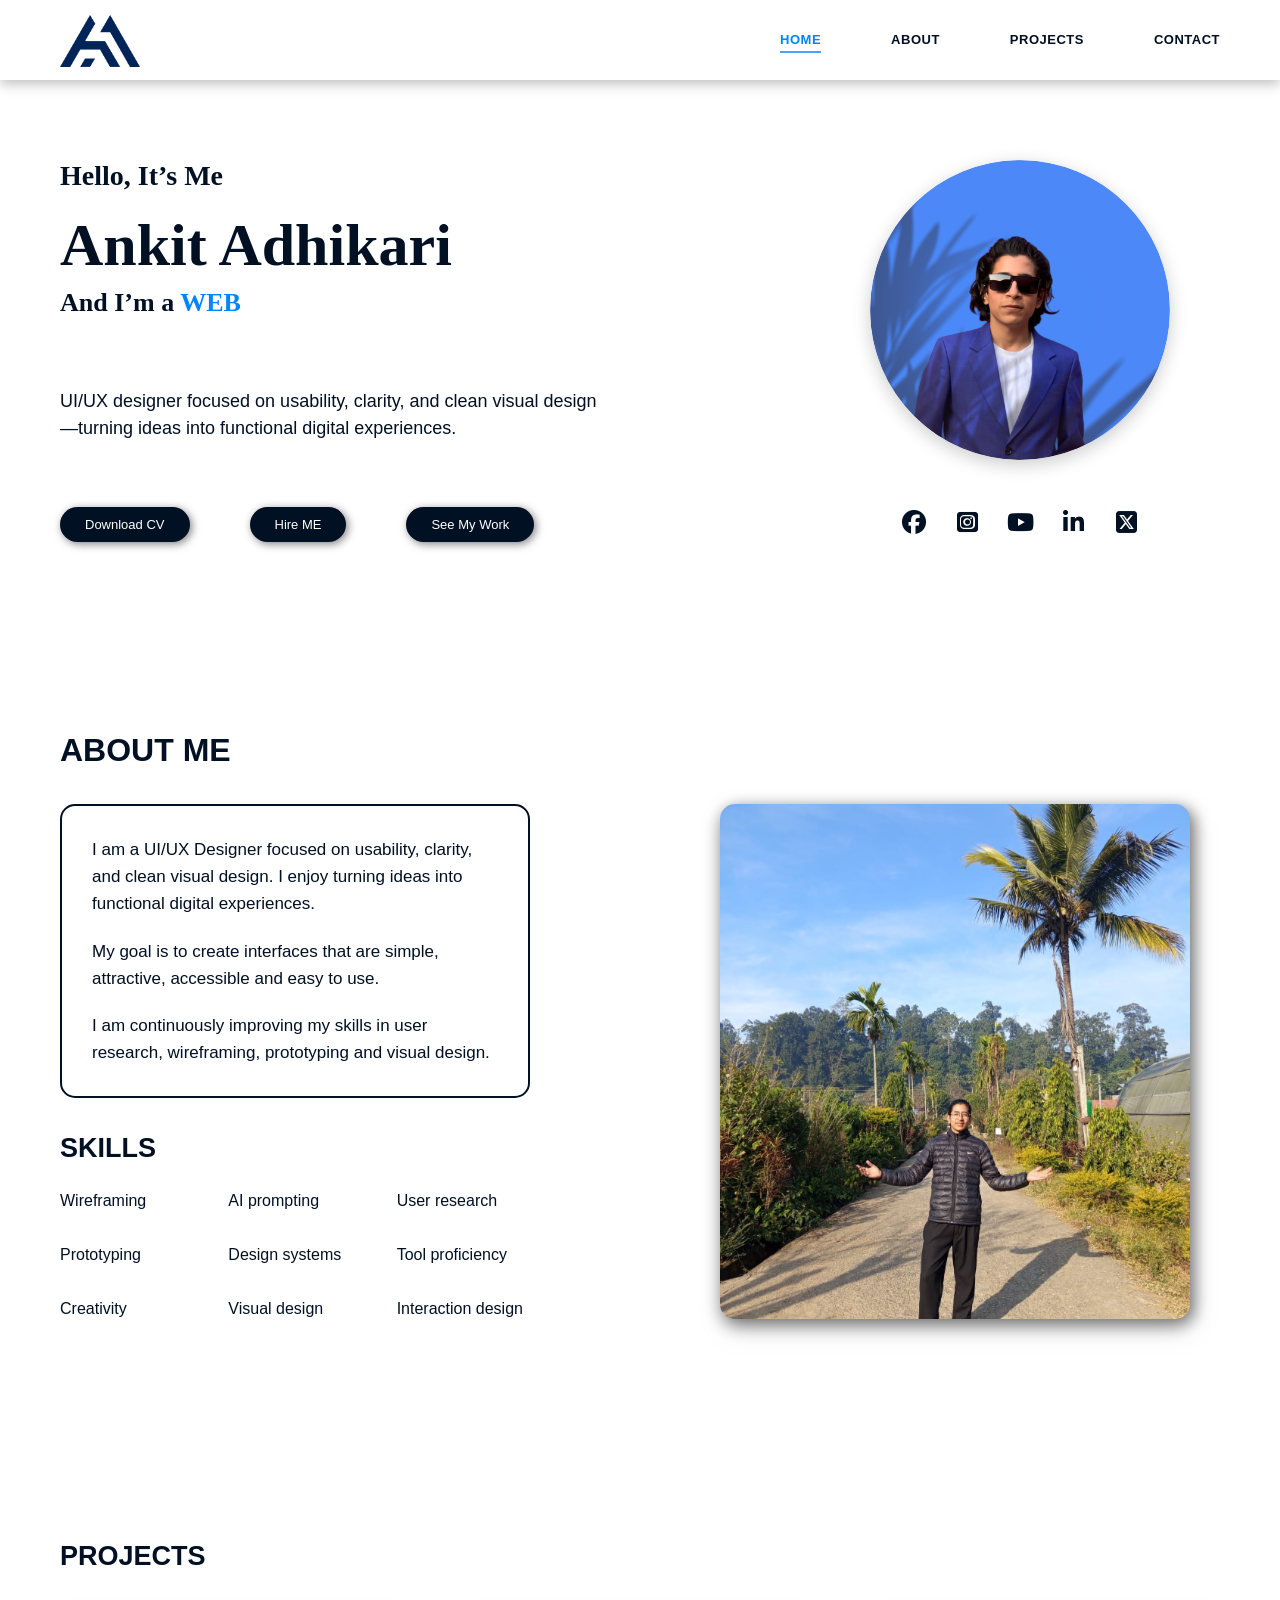
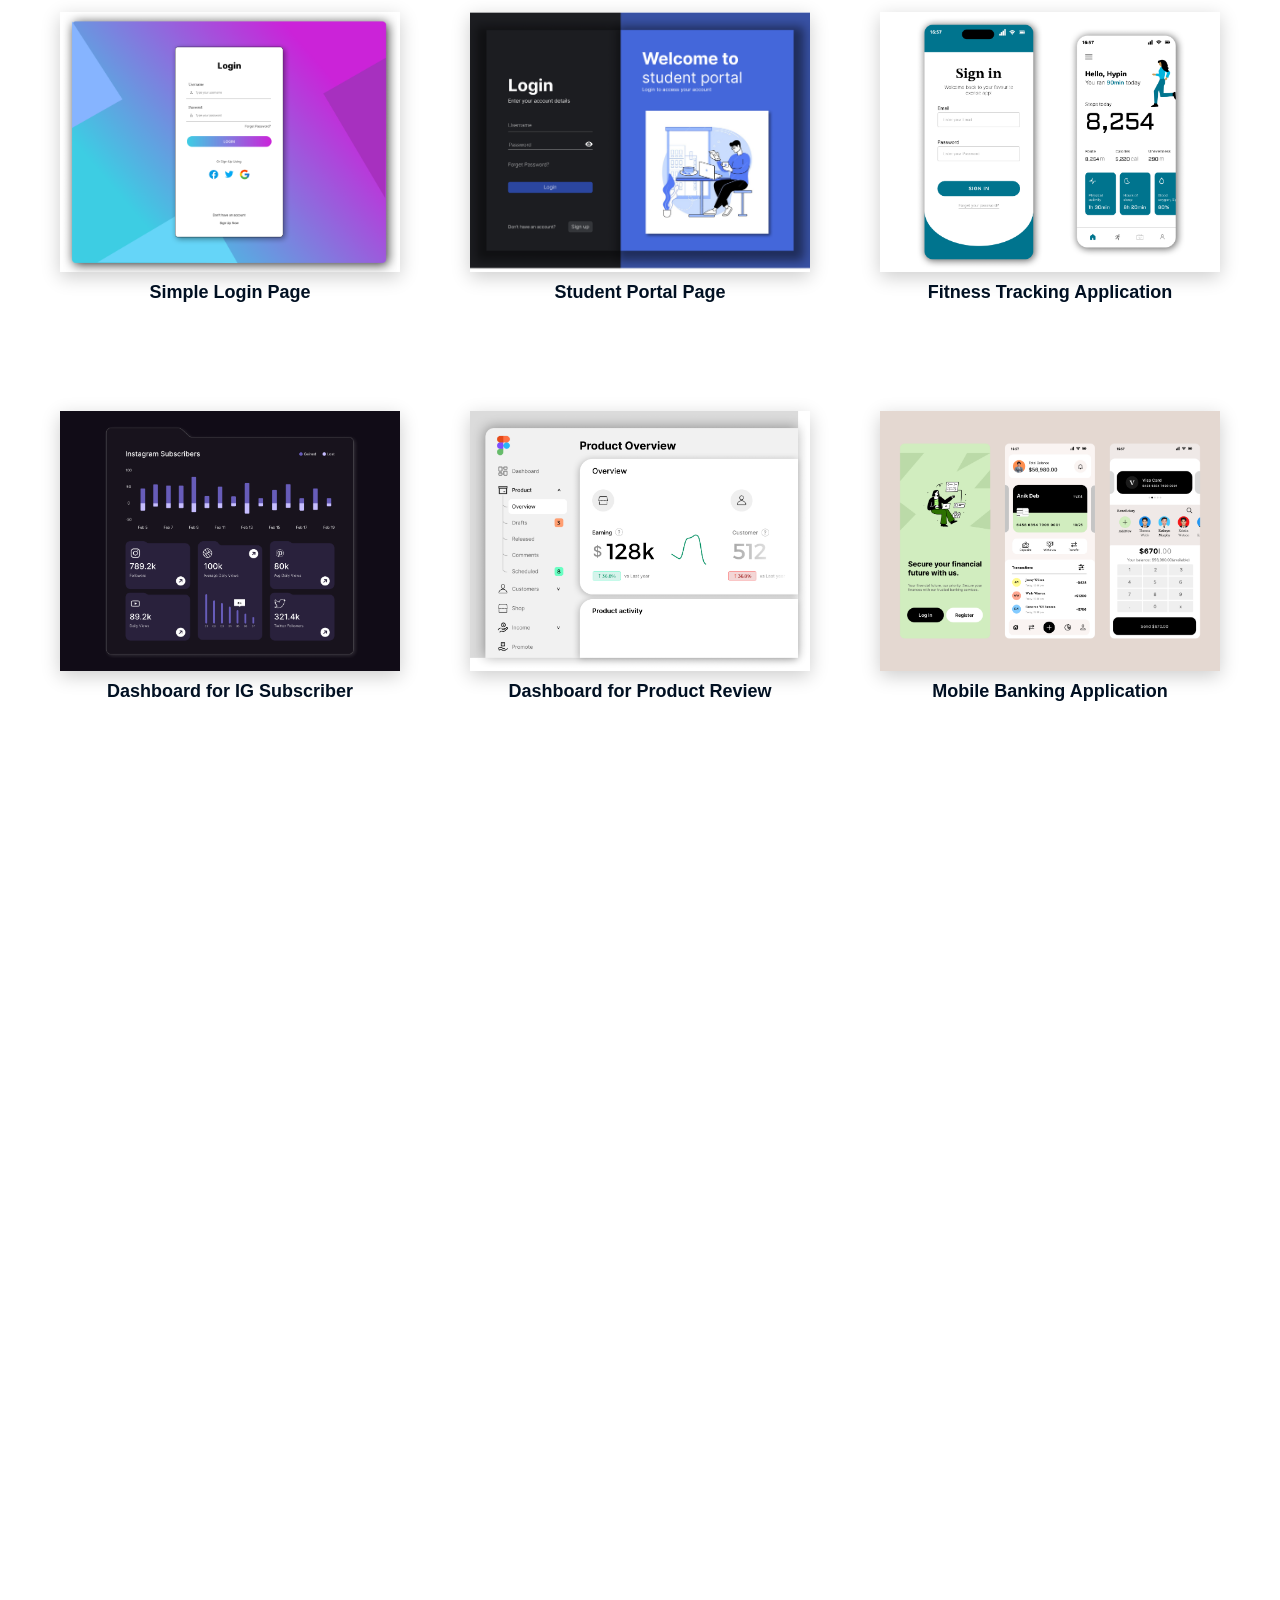
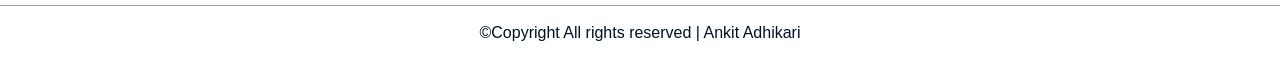
==== index.html @ 70ea469c "Update index.html" ====
<!DOCTYPE html>
<html lang="en">
<head>
    <meta charset="UTF-8">
    <meta name="viewport" content="width=device-width, initial-scale=1.0">

    <title>Ankit Adhikari - UI/UX Designer</title>

    <!-- Font Awesome -->
    <link rel="stylesheet"
          href="https://cdnjs.cloudflare.com/ajax/libs/font-awesome/6.7.2/css/all.min.css">

    <!-- Your CSS -->
    <link rel="stylesheet" href="style.css">
    <link rel="icon" type="image/png" href="profile.png">
</head>
<body>

   <div id="header"><!-- Header Section -->
    <header>
           <div class="logo"><a href="portfolio.html"><img src="logoblue.png" alt="Logo"></a>
        
    </div>
        <nav>
            <ul>
                <li><a href="#home">HOME</a></li>
                <li><a href="#about">ABOUT</a></li>
                <li><a href="#projects">PROJECTS</a></li>
                <li><a href="#contact">CONTACT</a></li>
            </ul>
        </nav>
    </header>
</div> 
    <!-- Main Hero Content -->
    <main id="home">
        <div class="content reveal">
            <h2 class="greeting">Hello, It’s Me</h2>
            <span id="name"><h1 class="name">Ankit Adhikari</h1></span>
            <h3 class="title">
    And I’m a <span id="typing-text"></span>
</h3>
            
            <p class="bio">
                UI/UX designer focused on usability, clarity, and clean visual design—turning ideas into functional digital experiences.
            </p>

            <div class="action-row">
                <div class="btn-group">
                    <!-- Set to download your CV file -->
                    <a href="Ankit_Adhikari_CV (2).pdf" download class="btn">Download CV</a>
                    <a href="Ankit_Adhikari_CV (2).pdf" download class="btn">Hire ME</a>
                    <!-- Pointed to Behance for 'See My Work' (replace # with your Behance URL) -->
                    <a href="https://www.linkedin.com/in/ankit-adhikari-2179b92a2" target="_blank" class="btn">See My Work</a>
                </div>
                
            </div>
        </div>

        <div class="image-container reveal">
            <!-- Embedded image file reference -->
            <img src="profile.png" alt="Ankit Adhikari">
            <div class="social-icons">
                    <a href="https://www.facebook.com/ankit.adhikari.9231" aria-label="Facebook"><i class="fa-brands fa-facebook"></i></a>
                    <a href="https://www.instagram.com/_ankit_adhikari/" aria-label="Instagram"><i class="fa-brands fa-square-instagram"></i></a>
                    <a href="www.youtube.com/@ankitadhikari4439" aria-label="YouTube"><i class="fa-brands fa-youtube"></i></a>
                    <!-- Connected to your LinkedIn profile -->
                    <a href="https://www.linkedin.com/in/ankit-adhikari-2179b92a2" target="_blank" aria-label="LinkedIn"><i class="fa-brands fa-linkedin-in"></i></a>
                    <a href="#" aria-label="X"><i class="fa-brands fa-square-x-twitter"></i></a>
                </div>
        </div>
    </main>

      <main id="about">
        <section class="about-page reveal" >
            <h1 class="page-title">
                ABOUT ME
            </h1>

            <div class="about-container">
                <!-- LEFT SIDE -->
                <div class="about-content">
                    <div class="about-box">
                        <p>
                            I am a UI/UX Designer focused on usability,
                            clarity, and clean visual design. I enjoy
                            turning ideas into functional digital
                            experiences.
                        </p>
                        <p>
                            My goal is to create interfaces that are
                            simple, attractive, accessible and easy
                            to use.
                        </p>
                        <p>
                            I am continuously improving my skills in
                            user research, wireframing, prototyping
                            and visual design.
                        </p>
                    </div>

                    <!-- SKILLS -->
                    <h2 class="section-heading">
                        SKILLS
                    </h2>
                    <div class="skills-grid">
                        <span>Wireframing</span>
                        <span>AI prompting</span>
                        <span>User research</span>

                        <span>Prototyping</span>
                        <span>Design systems</span>
                        <span>Tool proficiency</span>

                        <span>Creativity</span>
                        <span>Visual design</span>
                        <span>Interaction design</span>

                      </div>
                </div>

                <!-- RIGHT SIDE IMAGE -->

                <div class="about-image">
                    <!-- ================================
                         PUT YOUR IMAGE HERE
                         Change about.jpg to your image
                         ================================ -->

                    <img src="about.jpg"
                         alt="Ankit Adhikari">
                </div>
            </div>
        </section>
    </main>

    <main id="projects">
        <section class="projects-page reveal" >
            <h1 class="page-title">
                PROJECTS
            </h1>
            <div class="projects-grid">
                <!-- PROJECT 1 -->
                <div class="project-card">
                    <!-- PUT YOUR PROJECT 1 IMAGE HERE -->
                
                    <img src="prac 1.png"
                         alt="Simple Login Page">
                
                    <h2>
                       Simple Login Page
                    </h2>
                </div>
                <!-- PROJECT 2 -->
                <div class="project-card">
                    <!-- PUT YOUR PROJECT 2 IMAGE HERE -->
                    
                        <img src="prac 2.png"
                         alt="Student Portal Page">
                    
                    <h2>
                       Student Portal Page
                    </h2>
                </div>

                <!-- PROJECT 3 -->
                <div class="project-card">
                    <!-- PUT YOUR PROJECT 3 IMAGE HERE -->
                  
                        <img src="prac 3.png"
                         alt="Fitness Tracking Application">
                    
                    <h2>
                        Fitness Tracking Application
                    </h2>
                </div>

                <!-- PROJECT 4 -->
                <div class="project-card">
                    <!-- PUT YOUR PROJECT 4 IMAGE HERE -->
                    
                        <img src="prac 4.png"
                         alt="Dashboard for IG Subscriber">
                    
                    <h2>
                        Dashboard for IG Subscriber
                    </h2>
                </div>

                <!-- PROJECT 5 -->
                <div class="project-card">
                    <!-- PUT YOUR PROJECT 5 IMAGE HERE -->
                  
                    <img src="prac 5.png"
                         alt=" Dashboard for Product Review">
                   
                    <h2> 
                        Dashboard for Product Review
                        
                    </h2>
                </div>

                <!-- PROJECT 6 -->
                <div class="project-card">
                    <!-- PUT YOUR PROJECT 6 IMAGE HERE -->
                   
                        <img src="prac 6.png"
                         alt=" Mobile Banking Application">
                    
                    <h2>
                        Mobile Banking Application
                       
                    </h2>
                </div>
            </div>
        </section>
    </main>
<main id="contact">
    <section class="contact-page reveal" >

        <h1 class="contact-title">
            Contact Us
        </h1>


        <!-- ================= MAIN CONTACT AREA ================= -->

        <div class="contact-content">

            <!-- CONTACT FORM -->
            <div class="contact-box">

                <h2>
                    Any question or remarks?
                    Just write us a message !
                </h2>

                <form id="contactForm">

    <div class="form-row">

        <div class="form-group">
            <label for="email">Email</label>

            <input
                type="email"
                id="email"
                placeholder="example@gmail.com"
                required>
        </div>

        <div class="form-group">
            <label for="name">Name</label>

            <input
                type="text"
                id="name"
                placeholder="Your name"
                required>
        </div>

    </div>

    <div class="form-group full">

        <label for="message">Message</label>

        <textarea
            id="message"
            placeholder="Write your message here..."
            rows="5"
            required></textarea>

    </div>

    <button type="submit">
        Submit
    </button>

</form>
            </div>
            


            <!-- RIGHT SIDE IMAGE -->
            <div class="contact-image">

                <img src="ankit.png"
                     alt="Ankit Adhikari">

            </div>

        </div>


        <!-- ================= CONNECT ================= -->

        <section class="connect-section">


            <!-- LEFT SIDE -->
            <div class="connect-left">

                <h2>
                    You can also connect us from
                </h2>


                <div class="contact-details">

                    <!-- EMAIL -->
                    <div class="contact-item">

                        <i class="fa-regular fa-envelope"></i>

                        <a href="mailto:ankitadhikari310@gmail.com">
                            ankitadhikari310@gmail.com
                        </a>

                    </div>


                    <!-- WHATSAPP -->
                    <div class="contact-item">

                        <i class="fa-brands fa-whatsapp"></i>

                        <a href="tel:+97799845777588">
                            +977 99845777588
                        </a>

                    </div>

                </div>

            </div>


            <!-- RIGHT SIDE: LOGO + SOCIALS -->

            <div class="connect-right">

                <!-- LOGO -->
                <div class="contact-logo">
<a href="portfolio.html"><img src="logoblue.png"
                         alt="Ankit Adhikari Logo"></a>
                    

                </div>


                <!-- SOCIAL ICONS -->
                <div class="social-icons">

                    <a href="#" aria-label="Facebook">
                        <i class="fa-brands fa-facebook"></i>
                    </a>

                    <a href="#" aria-label="Instagram">
                        <i class="fa-brands fa-instagram"></i>
                    </a>

                    <a href="#" aria-label="YouTube">
                        <i class="fa-brands fa-youtube"></i>
                    </a>

                    <a href="#" aria-label="LinkedIn">
                        <i class="fa-brands fa-linkedin"></i>
                    </a>

                    <a href="#" aria-label="X">
                        <i class="fa-brands fa-x-twitter"></i>
                    </a>

                </div>

            </div>

        </section>

    </section>
</main>

    <!-- Footer Section -->
    <footer>
        &copy;Copyright All rights reserved | Ankit Adhikari
    </footer>
<button id="backToTop" aria-label="Back to top">
    ↑
</button>
<div id="lightbox">
    <button id="closeLightbox">×</button>
    <img id="lightboxImage" src="" alt="Project preview">
</div>

<script src="script.js"></script>
</body>
</html>
---- style.css ----
* {
            margin: 0;
            padding: 0;
            box-sizing: border-box;
            font-family: -apple-system, BlinkMacSystemFont, "Segoe UI", Roboto, Helvetica, Arial, sans-serif;
        }
        html {
    scroll-behavior: smooth;
}
.about-page,
#home,
#projects,
#contact {
    scroll-margin-top: 100px;
}
nav a.active {
    color: #0084ff;
    position: relative;
}

nav a.active::after {
    content: "";
    position: absolute;

    left: 0;
    bottom: -6px;

    width: 100%;
    height: 2px;

    background-color: #44a4ff;
}
.reveal {
    opacity: 0;
    transform: translateY(40px);
    transition: opacity 0.8s ease, transform 0.8s ease;
}

.reveal.show {
    opacity: 1;
    transform: translateY(0);
}

#lightbox {
    position: fixed;
    inset: 0;

    background: rgba(0, 0, 0, 0.85);

    display: none;
    align-items: center;
    justify-content: center;

    z-index: 10000;
}

#lightbox img {
    max-width: 85%;
    max-height: 85%;

    border-radius: 10px;

    box-shadow: 0 10px 40px rgba(0, 0, 0, 0.6);
}

#closeLightbox {
    position: absolute;
    top: 25px;
    right: 30px;

    background: none;
    border: none;

    color: white;

    font-size: 40px;

    cursor: pointer;
}

#closeLightbox:hover {
    color: #44a4ff;
}


/* Back to Top Button */

#backToTop {
    position: fixed;
    right: 30px;
    bottom: 30px;
    width: 50px;
    height: 50px;
    border: none;
    border-radius: 50%;
    background-color: #fff;
    color: #000;
    font-size: 24px;
    font-weight: bold;
    cursor: pointer;
    display: none;
    align-items: center;
    justify-content: center;
      box-shadow: 0 6px 18px rgba(0, 0, 0, 0.45);
    transition: 
        background-color 0.3s ease,
        transform 0.3s ease,
        box-shadow 0.3s ease;
}

/* Hover effect */
#backToTop:hover {
    background-color: #0084ff;
    transform: translateY(-5px);
    color:#fff;
     box-shadow: 0 9px 22px rgba(0, 0, 0, 0.55);
}
#backToTop::after {
    content: "Back to top";
    position: absolute;
     bottom: 40px;
    transform: translateY(-50%);
    color: #0084ff;
    padding: 6px 10px;
    border-radius: 5px;
    font-size: 12px;
    font-weight: 500;
    white-space: nowrap;
    opacity: 0;
    visibility: hidden;
    transition: opacity 0.2s ease;
}

#backToTop:hover::after {
    opacity: 1;
    visibility: visible;
}
        body {
            background-color: #ffffff;
            color: #0d1b2a;
            display: flex;
            flex-direction: column;
            min-height: 100vh;
        }
        #header{
            background-color: #fff;

        }

        header {
             position: fixed;
    left: 0;
    width: 100%;
    z-index: 1000;
        top:0;
        height: 80px;
        align-items: center;
        padding: 20px 8%; 
        background-color: white;
        box-shadow: 0 4px 12px rgba(0, 0, 0, 0.25);
         }

        .logo img {
            width: 80px;
            height: auto;
            position: absolute;
            top: 15px;
            left: 60px;
            transition: transform 0.2s ease;
        }
        .logo img:hover{
             transform: translateY(-3px);
        }

        nav {
            position: absolute;
            top: 30px;
             right: 60px;
            }



        nav ul {
            font-family: 'Times New Roman', Times, serif;
            display: flex;
            list-style: none;
            gap: 70px;
        }

     nav a {
    display: inline-block;
    text-decoration: none;
    color: #011022;
    font-weight: 700;
    font-size: 13px;
    letter-spacing: 0.5px;

    transition: color 0.3s ease, transform 0.3s ease;
}

nav a:hover {
    color: #0084ff;
    transform: translateY(-3px);
}

        /* Main Hero Section */
        main {
            min-height: 500px;
            display: flex;
            align-items: flex-start;
            justify-content: space-between;
            padding: 80px 60px 0;
            box-sizing: border-box;
            padding-top: 160px;
             }
        

        .content {
            max-width: 550px;
        }

        .greeting {
            font-family: Georgia, 'Times New Roman', Times, serif;
            font-size: 28px;
            font-weight: bold;
            color: #011022;
            margin-bottom: 20px;
        }

        .name {
            font-family: Georgia, 'Times New Roman', Times, serif;
            font-size: 60px;
            font-weight: bold;
            color: #011022;
            line-height: 1.1;
            margin-bottom: 10px;
            transition: color 0.3s ease, transform 0.3s ease;
        }
        .name:hover{
            transform: translateY(-5px);
            color: #0084ff;
        }

        .title {
            font-family: Georgia, 'Times New Roman', Times, serif;
            font-size: 26px;
            font-weight: bold;
            color: #011022;
            margin-bottom: 70px;
        }

        .title span {
            color: #0084ff;
            font-family: inherit;
        }

        .bio {
            font-size: 18px;
            color: #011022;
            line-height: 1.5;
            margin-bottom: 65px;
        }

        /* Action Row: Buttons & Social Icons */
        .action-row {
            display: flex;
            justify-content: space-between;
            align-items: center;
            flex-wrap: wrap;
            gap: 50px;
        }

        .btn-group {
            display: flex;
            gap: 60px;
        }

        .btn {
            display: inline-block;
            padding: 10px 25px;
            background-color: #011022;
            color: #ffffff;
            text-decoration: none;
            border-radius: 20px;
            font-size: 13px;
            font-weight: 500;
            transition: transform 0.2s ease;
            filter: drop-shadow(2px 2px 4px rgba(0, 0, 0, 0.5));
        }

        .btn:hover {
            background-color: #0084ff;
            transform: translateY(-3px);
        }

/* =====================================================
   SOCIAL ICONS
   ===================================================== */

.social-icons {
      display: flex;
    justify-content: center;
    align-items: center;
    gap: 40px;
    margin-top: 100px;
}


.social-icons a {
   display: flex;
    align-items: center;
    justify-content: center;
    width: 28px;
    height: 28px;
    color: #011022;
    text-decoration: none;
    font-size: 30px;
    transition: transform 0.2s ease;
}


.social-icons a:hover {
    color: #0084ff;
    transform: translateY(-3px);
}

        /* Profile Image Container */
       .image-container {
    position: relative;
    width: 300px;
    height: auto;
    border-radius: 0;
    overflow: visible;

    display: flex;
    flex-direction: column;
    justify-content: flex-start;
    align-items: center;

    margin-right: 50px;
   
   
}

       .image-container img {
    width: 300px;
    height: 300px;
    
    border-radius: 50%;
    object-fit: cover;
     margin-bottom: 30px;
     /* Drop shadow like profile picture */
    box-shadow: 0 5px 18px rgba(0, 0, 0, 0.20);

    /* Smooth hover animation */
    transition: transform 0.3s ease, box-shadow 0.3s ease;
}

       .image-container img:hover {
      transform: translateY(-8px) scale(1.02);
    box-shadow: 0 10px 25px rgba(0, 0, 0, 0.30);
}

.about-page {
    width: calc(100% - 120px);
    margin-top: 0px;
    padding: 30px 0 100px;
    box-sizing: border-box;
}



/* ================= ABOUT TITLE ================= */

.about-page .page-title {
    font-size: 32px;
    color: #011022;
    margin: 0 0 35px 0;
    font-weight: 700;
}


/* =====================================================
   ABOUT MAIN CONTAINER
   ===================================================== */

.about-container {
    width: 100%;
    display: grid;
    /* Left content + right image */
    grid-template-columns: 1fr 1fr;
    /* Increase this to push image further right */
    column-gap: 100px;
    align-items: stretch;
}


/* =====================================================
   LEFT SIDE
   ABOUT + SKILLS
   ===================================================== */

.about-content {
    display: flex;
    flex-direction: column;
    justify-content: space-between;
    min-height: 515px;
}


/* =====================================================
   ABOUT TEXT BOX
   ===================================================== */

.about-box {
    width: 100%;
    min-height: 250px;
    box-sizing: border-box;
    border: 2px solid #011022;
    border-radius: 15px;
    padding: 30px 30px;
    display: flex;
    flex-direction: column;
    justify-content: center;
    color: #011022;
    font-size: 17px;
    line-height: 1.6;
}


/* Paragraph spacing */
.about-box p {
    margin: 0 0 20px 0;
}

.about-box p:last-child {
    margin-bottom: 0;
}


/* =====================================================
   SKILLS
   ===================================================== */

.section-heading {
    font-size: 27px;
    color: #011022;
    margin: 35px 0 25px 0;
    font-weight: 700;
}


/* =====================================================
   SKILLS GRID
   ===================================================== */

.skills-grid {
    display: grid;
    grid-template-columns:
        repeat(3, 1fr);
    column-gap: 35px;
    row-gap: 30px;
    color: #011022;
    font-size: 16px;
    font-weight: 500;
    line-height: 1.5;
}

/* Each skill */

.skills-grid span {
    display: block;
    text-align: left;
    white-space: nowrap;
    transition: transform 0.2s ease;

}
/* Individual colors for the 9 skills */

.skills-grid span:nth-child(1):hover {
    color: red;
    transform: translateY(-3px);

}

.skills-grid span:nth-child(2):hover {
    color: rgb(241, 145, 0);
    transform: translateY(-3px);
}

.skills-grid span:nth-child(3):hover {
    color: rgb(145, 50, 66);
    transform: translateY(-3px);
}

.skills-grid span:nth-child(4):hover {
    color: green;
    transform: translateY(-3px);
}

.skills-grid span:nth-child(5):hover {
    color: purple;
    transform: translateY(-3px);
}

.skills-grid span:nth-child(6):hover {
    color: grey;
    transform: translateY(-3px);
}

.skills-grid span:nth-child(7):hover {
    color: burlywood;
    transform: translateY(-3px);
}

.skills-grid span:nth-child(8):hover {
    color: teal;
    transform: translateY(-3px);
}

.skills-grid span:nth-child(9):hover {
    color: firebrick;
    transform: translateY(-3px);
}


/* =====================================================
   RIGHT SIDE IMAGE
   ===================================================== */
.about-image {
    width: 100%;
    height: 515px;
    display: flex;
    justify-content: flex-end;
    align-items: center;
    transform: translateX(90px);
}

.about-image img {
     filter: drop-shadow(4px 4px 8px rgba(0, 0, 0, 0.5));
    width: 100%;
    height: 100%;
    object-fit: cover;
    border-radius: 15px;
    box-shadow: 0 8px 20px rgba(0, 0, 0, 0.18);
     transition: transform 0.3s ease, box-shadow 0.3s ease;
}
    
.about-image img:hover{
      transform: translateY(-8px) scale(1.02);
    box-shadow: 0 10px 25px rgba(0, 0, 0, 0.30);
}
        
/* =====================================================
   RESPONSIVE
   ===================================================== */

@media (max-width: 900px) {
    .about-page {
        width: calc(100% - 80px);

    }

    .about-container {
        grid-template-columns: 1fr;
        row-gap: 50px;
    }

    .about-content {
        min-height: auto;
    }

    .about-image {
        height: 500px;
    }

}

@media (max-width: 600px) {
    .about-page {
        width: calc(100% - 40px);
        padding-top: 40px;
    }

    .about-page .page-title {
        font-size: 28px;
    }

    .about-container {
        column-gap: 0;
    }

    .about-box {
        padding: 25px;
        font-size: 15px;
    }

    .skills-grid {
        grid-template-columns: 1fr 1fr;
        column-gap: 20px;
        row-gap: 22px;
        font-size: 14px;
    }

    .about-image {
        height: 400px;
    }

}

/* =====================================================
   PROJECTS PAGE
   ===================================================== */

.projects-page {
    max-width: 100%;
    margin-top: -40px;
    padding: 0px 0px 0px;
}

.projects-grid {
    display: grid;
    grid-template-columns:
        repeat(3, 1fr);
    gap: 80px 70px;
}


/* =========================
   PROJECTS SECTION
========================= */
/* =========================
   PROJECTS
========================= */

.projects {
    margin-left: 64px;
    margin-right: 64px;
    padding-top: 20px;
    padding-bottom: 60px;
}

.project-card h2 {
    margin: 020px 20px 28px 20px;
    font-size: 18px;
    color: #011022;
    margin-top: 10px;
}

/* Project grid */
.project-container {
    display: grid;
    grid-template-columns: repeat(3, 1fr);
    column-gap: 36px;
    row-gap: 20px;

    width: 100%;
    max-width: none;
}

/* Each project */
.page-title {
    margin-top: 0px;
    margin-bottom: 40px;
    font-size: 27px;
    font-weight: 700;
    color: #011022;
    
}

/* Project image */
.project-card img {
    width: 100%;
    height: 260px;
    object-fit: cover;
    display: block;

    /* Drop shadow like profile picture */
    box-shadow: 0 5px 18px rgba(0, 0, 0, 0.20);

    /* Smooth hover animation */
    transition: transform 0.3s ease, box-shadow 0.3s ease;
}

/* Hover effect */
.project-card img:hover {
    transform: translateY(-8px) scale(1.02);
    box-shadow: 0 10px 25px rgba(0, 0, 0, 0.30);
}

/* Project title */
.project-card{
    margin-top: 0px;
    margin-left: 0;
    font-size: 10px;
    color: #011022;
    font-weight: 600;
    width: 100%;
    text-align: center;
}
.project-card h2 {
    margin-top: 10px;
}
/* =====================================================
   CONTACT PAGE
   ===================================================== */

.contact-page {
    margin-left: 64px;
    margin-right: 64px;
    padding: 20px 0 60px;
    text-align: left;
}

.contact-title {
    font-size: 32px;
    color: #011022;
    margin: 0 0 40px 0;
}


/* =====================================================
   MAIN CONTACT CONTENT
   ===================================================== */

.contact-content {
    display: grid;
    grid-template-columns: 1fr 1fr;
    gap: 80px;
    align-items: center;
}


/* =====================================================
   CONTACT FORM BOX
   ===================================================== */

.contact-box {
    width: 100%;
    max-width: 440px;
    margin: 0;
    border: 2px solid #011022;
    border-radius: 14px;
    padding: 25px 38px;
    box-sizing: border-box;
    text-align: left;
}


.contact-box h2 {
    margin-top: 0;
    margin-bottom: 20px;
    font-size: 16px;
    color: #011022;
    line-height: 1.4;
}


/* =====================================================
   FORM ROW
   ===================================================== */

.form-row {
    display: grid;
    grid-template-columns: 1fr 1fr;
    gap: 18px;
}


.form-group {
    display: flex;
    flex-direction: column;
    margin-bottom: 15px;
}


.form-group label {
    color: #011022;
    font-size: 14px;
    margin-bottom: 5px;
}


.form-group input,
.form-group textarea {
    width: 100%;
    box-sizing: border-box;
    border: 1px solid #222;
    border-radius: 6px;
    padding: 10px;
    font-size: 13px;
    outline: none;
    font-family: Arial, sans-serif;
}


.form-group input:focus,
.form-group textarea:focus {
    border-color: #0084ff;
}


.form-group textarea {
    resize: vertical;
}


/* =====================================================
   SUBMIT BUTTON
   ===================================================== */

.contact-box button {
    width: 100%;
    border: none;
    border-radius: 5px;
    padding: 11px;
    background: #011022;
    color: white;
    font-size: 14px;
    cursor: pointer;
    transition: 0.3s;
}


.contact-box button:hover {
    background: #0084ff;
    transform: translateY(-2px);
}


/* =====================================================
   RIGHT SIDE
   ===================================================== */

.contact-right {
    display: flex;
    flex-direction: column;
    align-items: center;
}


/* =====================================================
   CIRCULAR IMAGE
   ===================================================== */
   /* Profile Image Container */
       .contact-image{
    position: relative;
    width: 300px;
    height: auto;
    border-radius: 0;
    overflow: visible;

    display: flex;
    flex-direction: column;
    justify-content: flex-start;
    align-items: center;

    margin-right: 50px;
}

       .contact-image img {
    width: 300px;
    height: 300px;
    border-radius: 50%;
    object-fit: cover;
    margin-left: 325px;
     /* Drop shadow like profile picture */
    box-shadow: 0 5px 18px rgba(0, 0, 0, 0.20);

    /* Smooth hover animation */
    transition: transform 0.3s ease, box-shadow 0.3s ease;
}

       .contact-image img:hover {
      transform: translateY(-8px) scale(1.02);
    box-shadow: 0 10px 25px rgba(0, 0, 0, 0.30);
}

/* =====================================================
   CONTACT LOGO
   ===================================================== */

.contact-logo {
    margin-top: 35px;
    display: flex;
    justify-content: center;
    
    
}


.contact-logo img {
    width: 90px;
    height: 90px;
    object-fit: contain;
    
}
.contact-item i {
    font-size: 40px;
    color: #011022;
    transition: 0.3s ease;
}

.contact-item i:hover {
    color: #0084ff;
    transform: translateY(-2px) scale(1.1);
}
h2{
    color:#011022;
    font-size: 27px;
    margin-bottom: 20px;
}


/* =====================================================
   SOCIAL ICONS
   ===================================================== */

.social-icons {
    display: flex;
    gap: 20px;
    margin-top: 18px;
}


.social-icons a {
    color: #011022;
    font-size: 30px;
    transition: 0.3s;
}


.social-icons a:hover {
    color: #0084ff;
    transform: translateY(-4px);
}


/* =====================================================
   CONNECT SECTION
   ===================================================== */

.connect-section {
    margin-top: 45px;
    display: grid;
    grid-template-columns: 1fr 1fr;
    align-items: center;
    gap: 80px;
}


/* =====================================================
   EMAIL + WHATSAPP
   ===================================================== */

.contact-details {
    display: flex;
    flex-direction: column;
    align-items: flex-start;
    gap: 18px;
}

.contact-item {
    display: flex;
    align-items: center;
    gap: 20px;
    font-size: 16px;
    font-weight: 600;
}

.contact-item i {
    font-size: 24px;
    color: #011022;
}

.contact-item a {
    text-decoration: none;
    color: #011022;
     transition: 0.3s ease;
}

.contact-item a:hover {
     color: #0084ff;
    transform: translateY(-2px) scale(1.1);

}


/* =====================================================
   RIGHT SIDE - LOGO + SOCIAL MEDIA
   ===================================================== */

.connect-right {
    display: flex;
    flex-direction: column;
    align-items: center;
    margin-left: 200px;
}


/* LOGO */

.contact-logo {
    margin: 0 0 10px 0;
    display: flex;
    justify-content: center;
}

.contact-logo img {
    width: 90px;
    height: 90px;
    object-fit: contain;
    transition: transform 0.3s ease, box-shadow 0.3s ease;
}
    


       .contact-logo img:hover {
      transform: translateY(-8px) scale(1.02);
      color:#0084ff;
}

/* SOCIAL ICONS */

.social-icons {
    display: flex;
    gap: 25px;
}

.social-icons a {
    color: #011022;
    font-size: 24px;
    transition: 0.3s ease;
}

.social-icons a:hover {
    color: #0084ff;
    transform: translateY(-4px);
}

/* =====================================================
   FOOTER
   ===================================================== */

footer {
    text-align: center;
    padding: 18px;
    border-top: 1px solid #999;
    font-size: 16px;
    color: #011022;
}


/* =====================================================
   RESPONSIVE DESIGN
   ===================================================== */

@media (max-width: 900px) {

    .contact-page {
        margin-left: 30px;
        margin-right: 30px;
    }

    .contact-content {
        grid-template-columns: 1fr;
        gap: 50px;
    }

    .contact-box {
        max-width: 100%;
    }

    .contact-right {
        margin-top: 10px;
    }

    .connect-section {
        text-align: center;
    }

    .contact-details {
        align-items: center;
    }
}


@media (max-width: 600px) {

    .contact-page {
        margin-left: 20px;
        margin-right: 20px;
    }

    .form-row {
        grid-template-columns: 1fr;
        gap: 0;
    }

    .contact-image {
        width: 220px;
        height: 220px;
    }
}
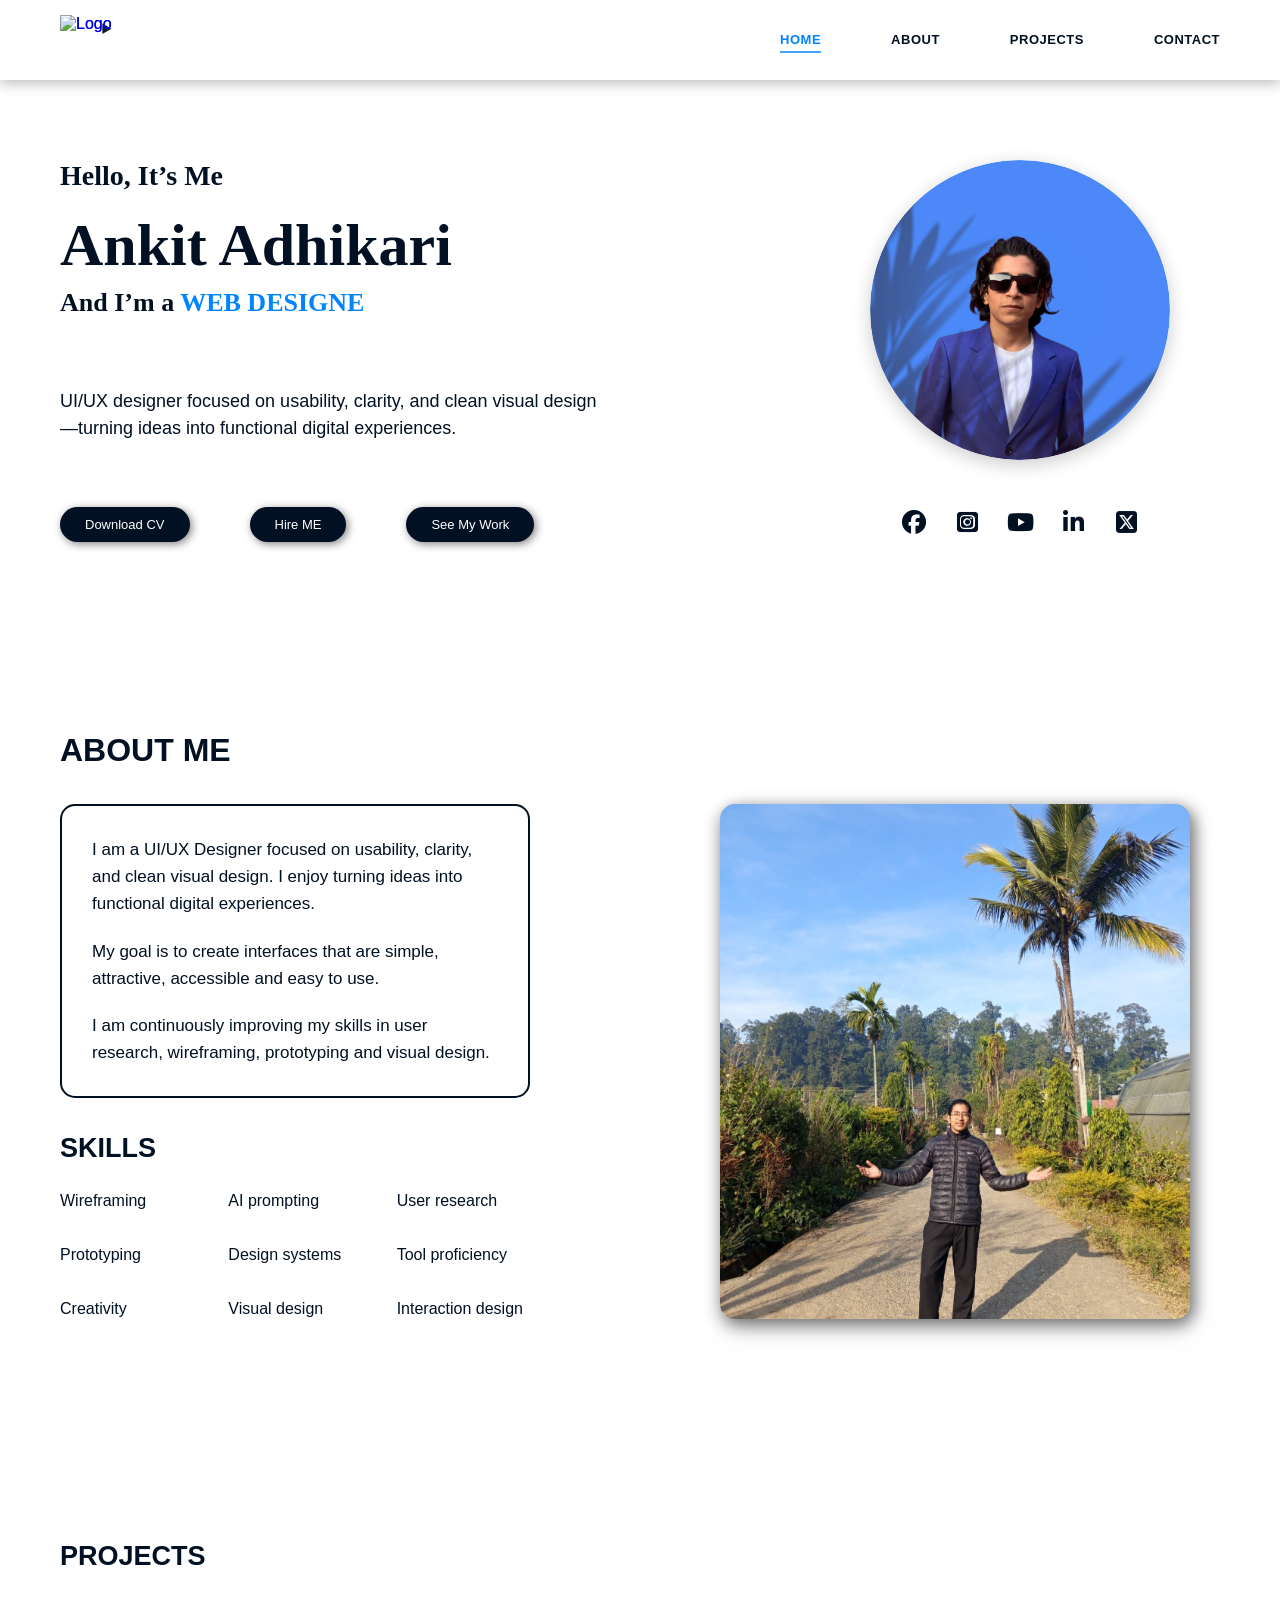
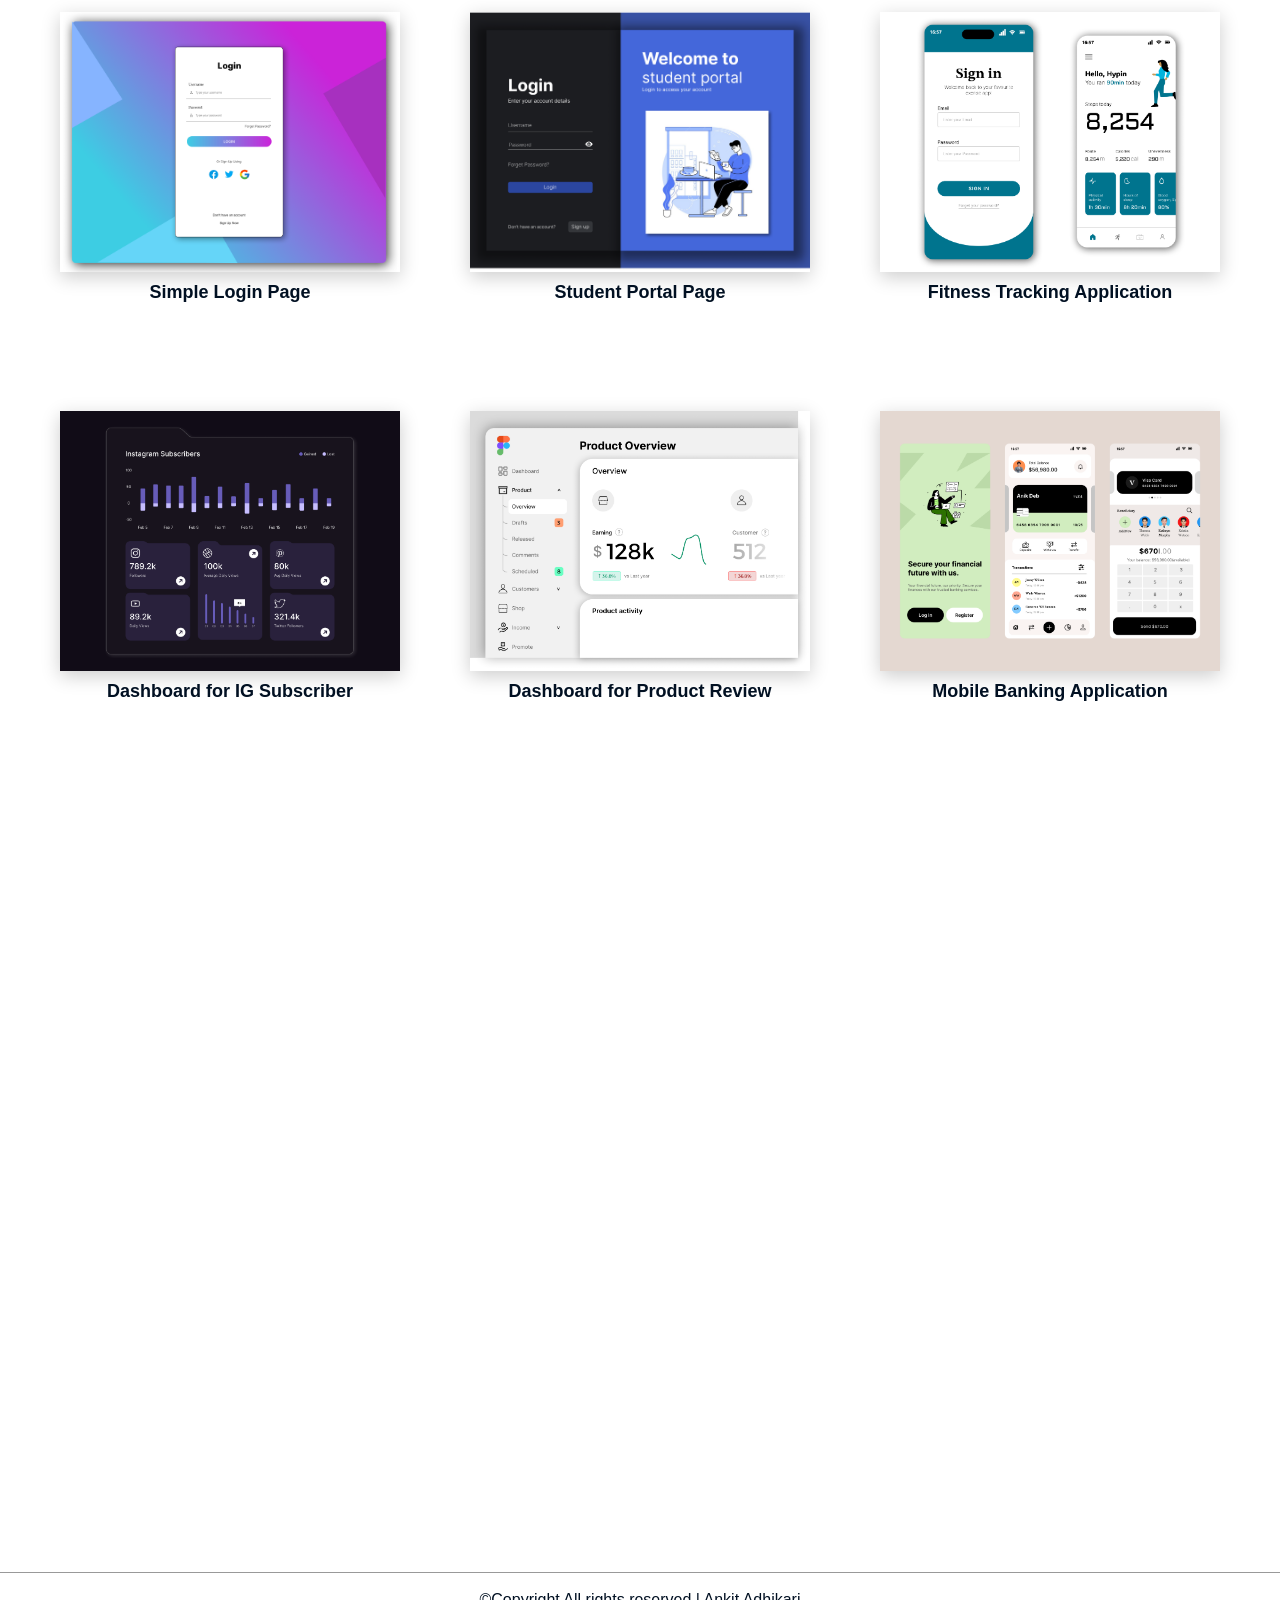
==== commit 9efbdfeb: "Update index.html" ====
--- a/index.html
+++ b/index.html
@@ -5,6 +5,8 @@
     <meta name="viewport" content="width=device-width, initial-scale=1.0">
 
     <title>Ankit Adhikari - UI/UX Designer</title>
+    <meta name="description"
+      content="Ankit Adhikari is a UI/UX Designer specializing in user-centered design, visual design, wireframing, prototyping, and digital experiences.">
 
     <!-- Font Awesome -->
     <link rel="stylesheet"
@@ -18,8 +20,9 @@
 
    <div id="header"><!-- Header Section -->
     <header>
-           <div class="logo"><a href="portfolio.html"><img src="logoblue.png" alt="Logo"></a>
-        
+           <div class="logo">
+            <a href="#home"><img src="darkbluelogo.png" class="logo-normal" alt="Logo"></a>
+            <a href="#home"><img src="bluelogo.png" class="logo-hover" alt="Logo"></a>
     </div>
         <nav>
             <ul>
@@ -29,6 +32,22 @@
                 <li><a href="#contact">CONTACT</a></li>
             </ul>
         </nav>
+
+        <!-- Responsive menu for tablet/mobile -->
+        <details class="mobile-menu">
+            <summary aria-label="Open navigation menu">
+                <span></span>
+                <span></span>
+                <span></span>
+            </summary>
+
+            <div class="mobile-nav">
+                <a href="#home">HOME</a>
+                <a href="#about">ABOUT</a>
+                <a href="#projects">PROJECTS</a>
+                <a href="#contact">CONTACT</a>
+            </div>
+        </details>
     </header>
 </div> 
     <!-- Main Hero Content -->
@@ -341,7 +360,7 @@
 
                 <!-- LOGO -->
                 <div class="contact-logo">
-<a href="portfolio.html"><img src="logoblue.png"
+<a href="#home"><img src="darkbluelogo.png"
                          alt="Ankit Adhikari Logo"></a>
                     
 
@@ -351,26 +370,26 @@
                 <!-- SOCIAL ICONS -->
                 <div class="social-icons">
 
-                    <a href="#" aria-label="Facebook">
+                    <a href="https://www.facebook.com/ankit.adhikari.9231" aria-label="Facebook">
                         <i class="fa-brands fa-facebook"></i>
                     </a>
 
-                    <a href="#" aria-label="Instagram">
+                    <a href="https://www.instagram.com/_ankit_adhikari/" aria-label="Instagram">
                         <i class="fa-brands fa-instagram"></i>
                     </a>
 
-                    <a href="#" aria-label="YouTube">
+                    <a href="www.youtube.com/@ankitadhikari4439" aria-label="YouTube">
                         <i class="fa-brands fa-youtube"></i>
                     </a>
 
-                    <a href="#" aria-label="LinkedIn">
+                    <a href="https://www.linkedin.com/in/ankit-adhikari-2179b92a2" aria-label="LinkedIn">
                         <i class="fa-brands fa-linkedin"></i>
                     </a>
 
                     <a href="#" aria-label="X">
                         <i class="fa-brands fa-x-twitter"></i>
                     </a>
-
+ 
                 </div>
 
             </div>
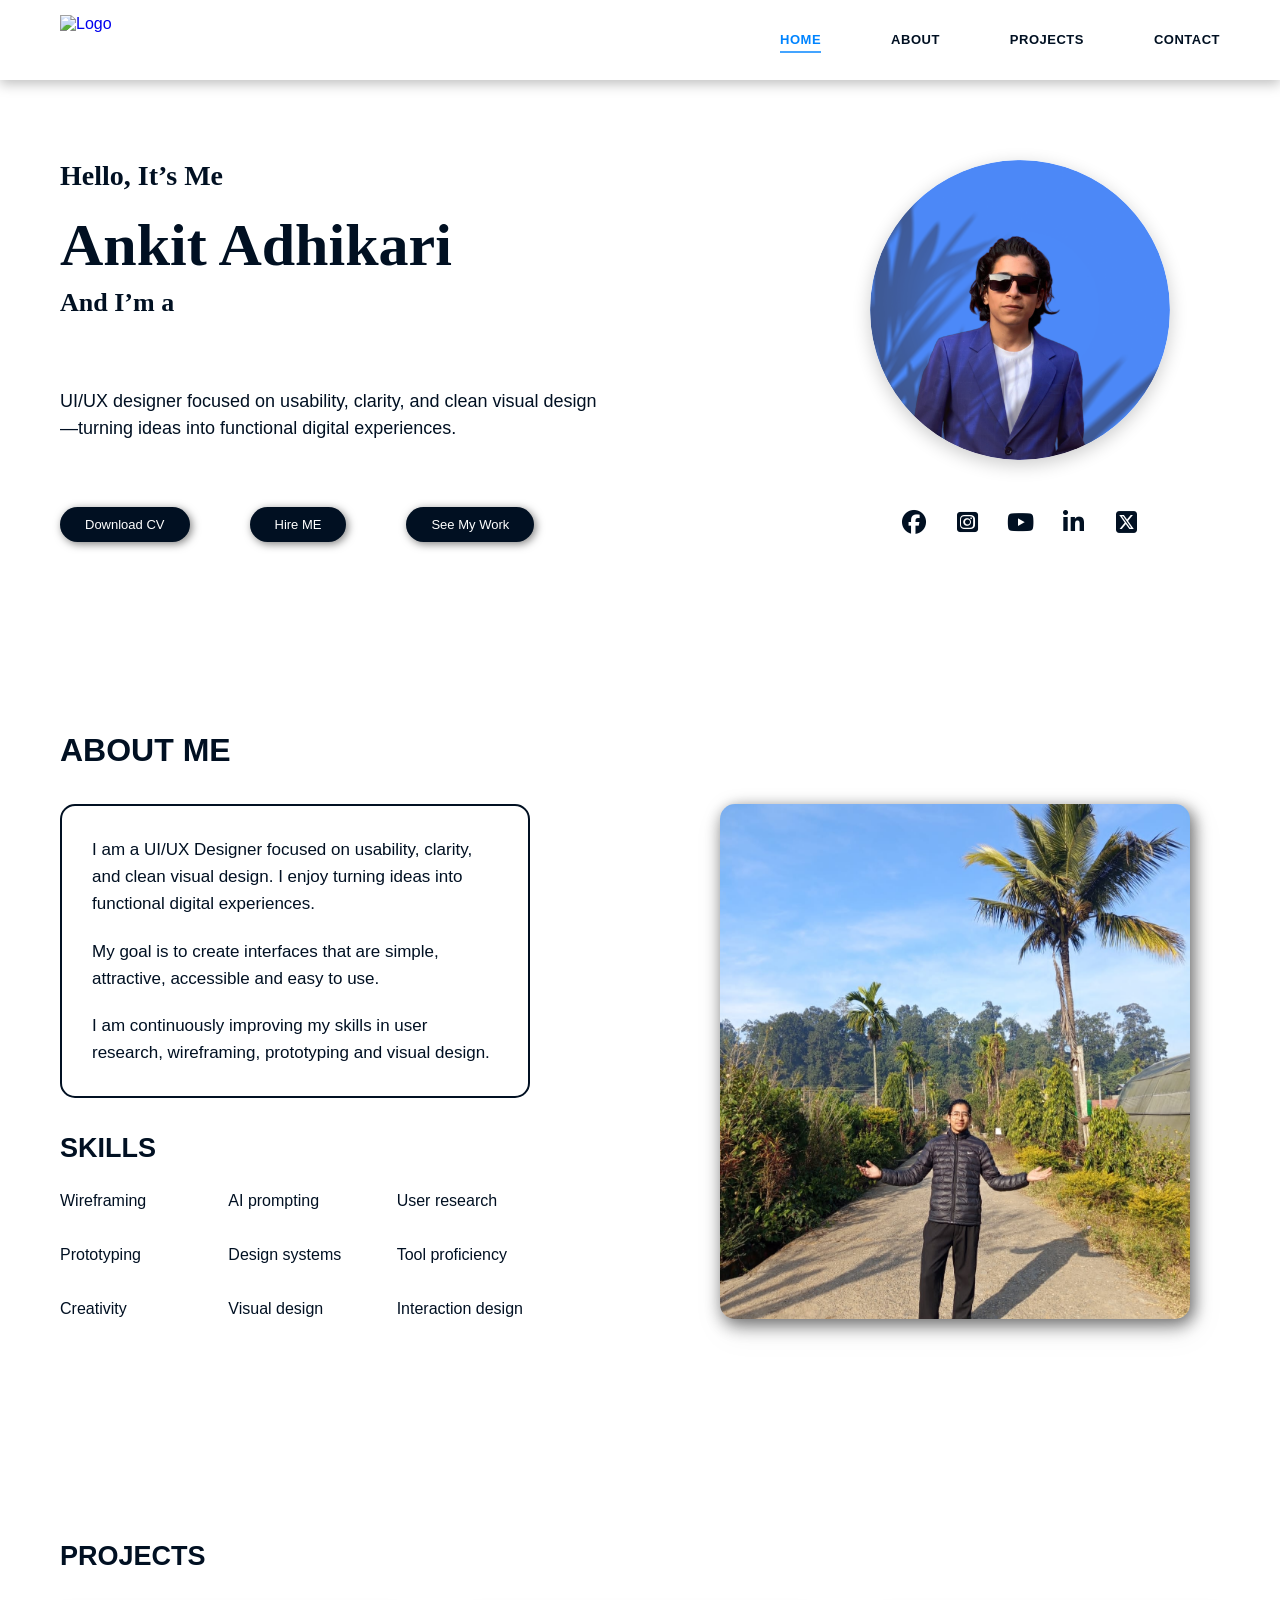
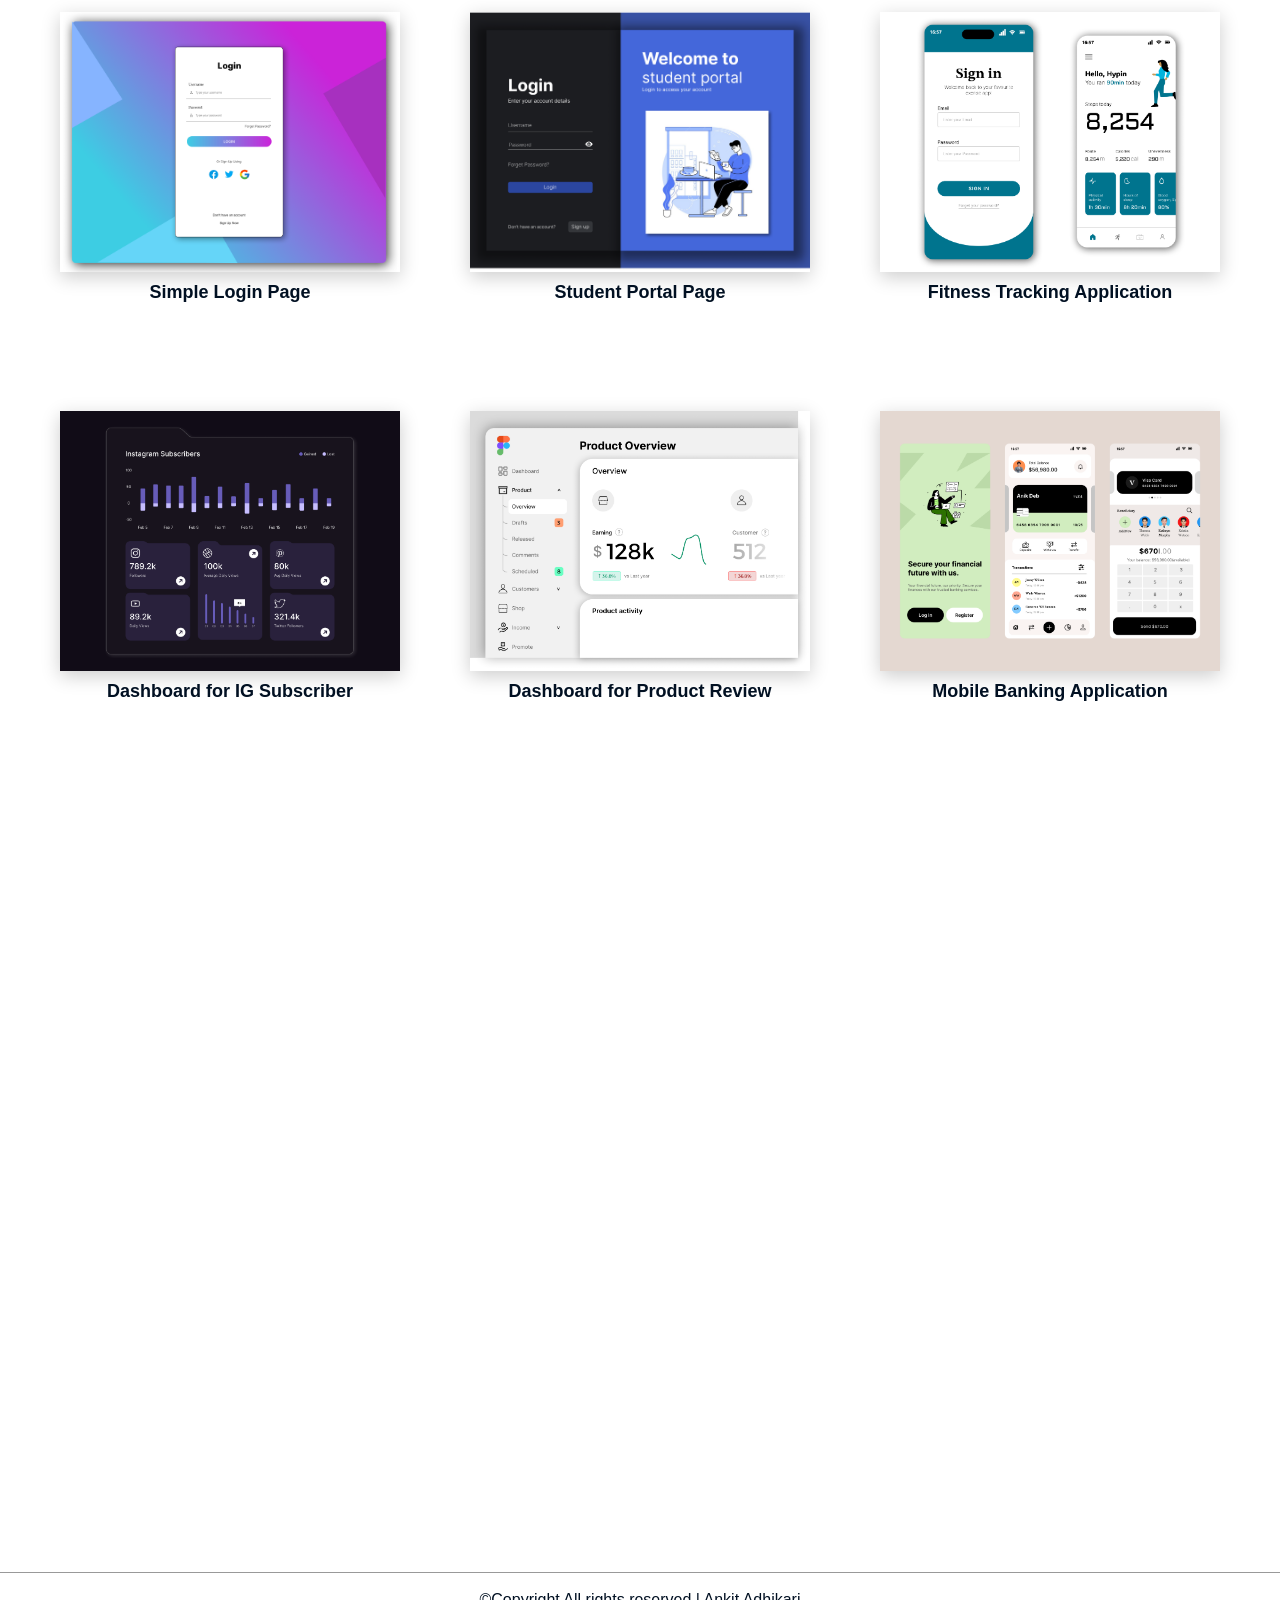
==== commit 61798e4f: "Update index.html" ====
--- a/index.html
+++ b/index.html
@@ -22,7 +22,7 @@
     <header>
            <div class="logo">
             <a href="#home"><img src="darkbluelogo.png" class="logo-normal" alt="Logo"></a>
-            <a href="#home"><img src="bluelogo.png" class="logo-hover" alt="Logo"></a>
+            <a href="#home"><img src="logoblue.png" class="logo-hover" alt="Logo"></a>
     </div>
         <nav>
             <ul>
--- a/style.css
+++ b/style.css
@@ -6,6 +6,39 @@
         }
         html {
     scroll-behavior: smooth;
+}
+/* Both logos */
+.logo img {
+    width: 80px;
+    height: auto;
+    position: absolute;
+    top: 15px;
+    left: 60px;
+
+    transition:
+        opacity 0.4s cubic-bezier(0.4, 0, 0.2, 1),
+        transform 0.3s cubic-bezier(0.4, 0, 0.2, 1);
+}
+
+/* Black logo */
+.logo-normal {
+    opacity: 1;
+}
+
+/* Sky-blue logo */
+.logo-hover {
+    opacity: 0;
+}
+
+/* Hover */
+.logo:hover .logo-normal {
+    opacity: 0;
+    transform: translateY(-3px);
+}
+
+.logo:hover .logo-hover {
+    opacity: 1;
+    transform: translateY(-3px);
 }
 .about-page,
 #home,
@@ -159,19 +192,6 @@
         background-color: white;
         box-shadow: 0 4px 12px rgba(0, 0, 0, 0.25);
          }
-
-        .logo img {
-            width: 80px;
-            height: auto;
-            position: absolute;
-            top: 15px;
-            left: 60px;
-            transition: transform 0.2s ease;
-        }
-        .logo img:hover{
-             transform: translateY(-3px);
-        }
-
         nav {
             position: absolute;
             top: 30px;
@@ -1102,3 +1122,944 @@
         height: 220px;
     }
 }
+
+/* =========================
+   TABLET
+   ========================= */
+
+@media (max-width: 900px) {
+
+    header {
+        padding: 15px 30px;
+    }
+
+    .about-container {
+        grid-template-columns: 1fr;
+    }
+
+    .contact-content {
+        grid-template-columns: 1fr;
+        gap: 40px;
+    }
+
+    .projects-container {
+        grid-template-columns: repeat(2, 1fr);
+    }
+}
+
+
+/* =========================
+   MOBILE
+   ========================= */
+
+@media (max-width: 600px) {
+
+    header {
+        padding: 15px 20px;
+    }
+
+    nav ul {
+        gap: 15px;
+    }
+
+    nav a {
+        font-size: 13px;
+    }
+
+    .about-container {
+        display: block;
+    }
+
+    .projects-container {
+        grid-template-columns: 1fr;
+    }
+
+    .contact-content {
+        display: block;
+    }
+}
+
+
+/* =========================================================
+   CUSTOM RESPONSIVE DESIGN
+   Desktop  : 1200px+
+   Laptop   : 901px - 1199px
+   Tablet   : 601px - 900px
+   Mobile   : 600px and below
+   ========================================================= */
+
+.mobile-menu {
+    display: none;
+}
+
+main#about,
+main#projects,
+main#contact {
+    display: block;
+}
+
+img {
+    max-width: 100%;
+}
+
+
+/* =========================================================
+   LAPTOP — 901px to 1199px
+   ========================================================= */
+
+@media (min-width: 901px) and (max-width: 1199px) {
+
+    header {
+        height: 76px;
+        padding: 18px 40px;
+    }
+
+    .logo img {
+        width: 72px;
+        left: 40px;
+        top: 14px;
+    }
+
+    nav {
+        top: 28px;
+        right: 40px;
+    }
+
+    nav ul {
+        gap: 38px;
+    }
+
+    nav a {
+        font-size: 12px;
+    }
+
+    main#home {
+        min-height: 650px;
+        padding: 135px 45px 70px;
+        gap: 45px;
+        align-items: center;
+    }
+
+    .content {
+        max-width: 55%;
+    }
+
+    .greeting {
+        font-size: 24px;
+        margin-bottom: 14px;
+    }
+
+    .name {
+        font-size: clamp(44px, 5vw, 56px);
+    }
+
+    .title {
+        font-size: 23px;
+        margin-bottom: 35px;
+    }
+
+    .bio {
+        font-size: 16px;
+        margin-bottom: 40px;
+    }
+
+    .btn-group {
+        gap: 20px;
+        flex-wrap: wrap;
+    }
+
+    .image-container {
+        width: 270px;
+        margin-right: 15px;
+        flex-shrink: 0;
+    }
+
+    .image-container img {
+        width: 270px;
+        height: 270px;
+    }
+
+    .image-container .social-icons {
+        gap: 25px;
+        margin-top: 45px;
+    }
+
+    .about-page {
+        width: calc(100% - 90px);
+        padding: 40px 0 90px;
+    }
+
+    .about-container {
+        column-gap: 45px;
+    }
+
+    .about-image {
+        height: 450px;
+        transform: none;
+    }
+
+    .about-image img {
+        width: 100%;
+        height: 100%;
+    }
+
+    .projects-page {
+        margin-left: 45px;
+        margin-right: 45px;
+        padding-bottom: 60px;
+    }
+
+    .projects-grid {
+        grid-template-columns: repeat(2, 1fr);
+        gap: 55px 35px;
+    }
+
+    .project-card img {
+        height: 250px;
+    }
+
+    .contact-page {
+        margin-left: 45px;
+        margin-right: 45px;
+    }
+
+    .contact-content {
+        gap: 45px;
+    }
+
+    .contact-image img {
+        margin-left: 0;
+    }
+
+    .connect-right {
+        margin-left: 80px;
+    }
+}
+
+
+/* =========================================================
+   TABLET — 601px to 900px
+   ========================================================= */
+
+@media (min-width: 601px) and (max-width: 900px) {
+
+    header {
+        height: 72px;
+        padding: 16px 30px;
+    }
+
+    .logo img {
+        width: 68px;
+        left: 30px;
+        top: 13px;
+    }
+
+    header > nav {
+        display: none;
+    }
+
+    .mobile-menu {
+        display: block;
+        position: absolute;
+        top: 18px;
+        right: 30px;
+        z-index: 1001;
+    }
+
+    .mobile-menu summary {
+        width: 42px;
+        height: 38px;
+        display: flex;
+        flex-direction: column;
+        justify-content: center;
+        align-items: center;
+        gap: 5px;
+        list-style: none;
+        cursor: pointer;
+        border-radius: 8px;
+        transition: background-color 0.25s ease;
+    }
+
+    .mobile-menu summary::-webkit-details-marker {
+        display: none;
+    }
+
+    .mobile-menu summary span {
+        display: block;
+        width: 24px;
+        height: 2px;
+        background: #011022;
+        transition: transform 0.25s ease, opacity 0.25s ease;
+    }
+
+    .mobile-menu[open] summary {
+        background: #f1f7ff;
+    }
+
+    .mobile-menu[open] summary span:nth-child(1) {
+        transform: translateY(7px) rotate(45deg);
+    }
+
+    .mobile-menu[open] summary span:nth-child(2) {
+        opacity: 0;
+    }
+
+    .mobile-menu[open] summary span:nth-child(3) {
+        transform: translateY(-7px) rotate(-45deg);
+    }
+
+    .mobile-nav {
+        position: absolute;
+        top: 48px;
+        right: 0;
+        width: 210px;
+        padding: 14px;
+        background: white;
+        border: 1px solid #e5e5e5;
+        border-radius: 14px;
+        box-shadow: 0 12px 35px rgba(0, 0, 0, 0.16);
+    }
+
+    .mobile-nav a {
+        display: block;
+        padding: 13px 15px;
+        text-decoration: none;
+        color: #011022;
+        font-size: 14px;
+        font-weight: 700;
+        border-radius: 8px;
+    }
+
+    .mobile-nav a:hover {
+        color: #0084ff;
+        background: #f4f9ff;
+    }
+
+    main#home {
+        min-height: auto;
+        padding: 125px 45px 70px;
+        display: flex;
+        flex-direction: column;
+        align-items: center;
+        justify-content: center;
+        text-align: center;
+        gap: 35px;
+    }
+
+    .content {
+        max-width: 700px;
+        order: 2;
+    }
+
+    .image-container {
+        order: 1;
+        width: 260px;
+        margin: 0;
+    }
+
+    .image-container img {
+        width: 260px;
+        height: 260px;
+    }
+
+    .greeting {
+        font-size: 24px;
+        margin-bottom: 12px;
+    }
+
+    .name {
+        font-size: clamp(42px, 7vw, 54px);
+    }
+
+    .title {
+        font-size: 23px;
+        margin-bottom: 25px;
+    }
+
+    .bio {
+        max-width: 620px;
+        margin: 0 auto 35px;
+        font-size: 16px;
+    }
+
+    .action-row {
+        justify-content: center;
+    }
+
+    .btn-group {
+        justify-content: center;
+        gap: 15px;
+        flex-wrap: wrap;
+    }
+
+    .image-container .social-icons {
+        margin-top: 25px;
+    }
+
+    .about-page {
+        width: calc(100% - 60px);
+        margin: 0 auto;
+        padding: 35px 0 80px;
+    }
+
+    .about-page .page-title {
+        font-size: 30px;
+    }
+
+    .about-container {
+        display: flex;
+        flex-direction: column;
+        gap: 45px;
+    }
+
+    .about-content {
+        min-height: auto;
+    }
+
+    .about-box {
+        padding: 28px;
+        font-size: 16px;
+    }
+
+    .skills-grid {
+        grid-template-columns: repeat(3, 1fr);
+        gap: 22px;
+    }
+
+    .about-image {
+        width: 100%;
+        height: 420px;
+        transform: none;
+        justify-content: center;
+    }
+
+    .about-image img {
+        width: min(100%, 500px);
+        height: 420px;
+    }
+
+    .projects-page {
+        margin: 0 30px;
+        padding-bottom: 70px;
+    }
+
+    .projects-grid {
+        grid-template-columns: repeat(2, 1fr);
+        gap: 45px 28px;
+    }
+
+    .project-card img {
+        height: 220px;
+    }
+
+    .project-card h2 {
+        font-size: 16px;
+    }
+
+    .contact-page {
+        margin: 0 30px;
+        padding: 35px 0 60px;
+    }
+
+    .contact-title {
+        font-size: 30px;
+        text-align: center;
+    }
+
+    .contact-content {
+        grid-template-columns: 1fr;
+        gap: 45px;
+    }
+
+    .contact-box {
+        max-width: 600px;
+        margin: 0 auto;
+    }
+
+    .contact-image {
+        width: 260px;
+        margin: 0 auto;
+    }
+
+    .contact-image img {
+        width: 260px;
+        height: 260px;
+        margin-left: 0;
+    }
+
+    .connect-section {
+        grid-template-columns: 1fr;
+        gap: 35px;
+        text-align: center;
+    }
+
+    .connect-left {
+        display: flex;
+        flex-direction: column;
+        align-items: center;
+    }
+
+    .contact-details {
+        align-items: center;
+    }
+
+    .connect-right {
+        margin-left: 0;
+    }
+
+    footer {
+        font-size: 14px;
+    }
+}
+
+
+/* =========================================================
+   MOBILE — 600px and below
+   ========================================================= */
+
+@media (max-width: 600px) {
+
+    header {
+        height: 64px;
+        padding: 12px 18px;
+    }
+
+    .logo img {
+        width: 58px;
+        left: 18px;
+        top: 10px;
+    }
+
+    header > nav {
+        display: none;
+    }
+
+    .mobile-menu {
+        display: block;
+        position: absolute;
+        top: 13px;
+        right: 15px;
+        z-index: 1001;
+    }
+
+    .mobile-menu summary {
+        width: 42px;
+        height: 38px;
+        display: flex;
+        flex-direction: column;
+        justify-content: center;
+        align-items: center;
+        gap: 5px;
+        list-style: none;
+        cursor: pointer;
+        border-radius: 8px;
+    }
+
+    .mobile-menu summary::-webkit-details-marker {
+        display: none;
+    }
+
+    .mobile-menu summary span {
+        width: 23px;
+        height: 2px;
+        display: block;
+        background: #011022;
+        transition: transform 0.25s ease, opacity 0.25s ease;
+    }
+
+    .mobile-menu[open] summary {
+        background: #f1f7ff;
+    }
+
+    .mobile-menu[open] summary span:nth-child(1) {
+        transform: translateY(7px) rotate(45deg);
+    }
+
+    .mobile-menu[open] summary span:nth-child(2) {
+        opacity: 0;
+    }
+
+    .mobile-menu[open] summary span:nth-child(3) {
+        transform: translateY(-7px) rotate(-45deg);
+    }
+
+    .mobile-nav {
+        position: absolute;
+        top: 48px;
+        right: 0;
+        width: 190px;
+        padding: 10px;
+        background: white;
+        border: 1px solid #e5e5e5;
+        border-radius: 13px;
+        box-shadow: 0 12px 30px rgba(0, 0, 0, 0.16);
+    }
+
+    .mobile-nav a {
+        display: block;
+        padding: 12px 14px;
+        color: #011022;
+        text-decoration: none;
+        font-size: 13px;
+        font-weight: 700;
+        border-radius: 8px;
+    }
+
+    .mobile-nav a:hover {
+        color: #0084ff;
+        background: #f4f9ff;
+    }
+
+    /* Hero becomes a separate mobile layout:
+       image -> social icons -> text -> buttons */
+    main#home {
+        min-height: auto;
+        padding: 105px 20px 55px;
+        display: flex;
+        flex-direction: column;
+        align-items: center;
+        justify-content: center;
+        text-align: center;
+        gap: 28px;
+    }
+
+    .image-container {
+        order: 1;
+        width: 190px;
+        margin: 0;
+    }
+
+    .image-container img {
+        width: 190px;
+        height: 190px;
+        margin-bottom: 18px;
+    }
+
+    .image-container .social-icons {
+        gap: 20px;
+        margin-top: 10px;
+    }
+
+    .image-container .social-icons a {
+        font-size: 23px;
+    }
+
+    .content {
+        order: 2;
+        width: 100%;
+        max-width: 480px;
+    }
+
+    .greeting {
+        font-size: 20px;
+        margin-bottom: 10px;
+    }
+
+    .name {
+        font-size: clamp(34px, 10vw, 46px);
+        line-height: 1.08;
+        margin-bottom: 10px;
+    }
+
+    .title {
+        font-size: 19px;
+        line-height: 1.35;
+        margin-bottom: 20px;
+    }
+
+    .bio {
+        font-size: 14px;
+        line-height: 1.65;
+        margin: 0 auto 28px;
+        max-width: 430px;
+    }
+
+    .action-row {
+        justify-content: center;
+        width: 100%;
+    }
+
+    .btn-group {
+        width: 100%;
+        justify-content: center;
+        gap: 10px;
+        flex-wrap: wrap;
+    }
+
+    .btn {
+        padding: 10px 17px;
+        font-size: 12px;
+    }
+
+    /* About */
+    .about-page {
+        width: calc(100% - 32px);
+        margin: 0 auto;
+        padding: 35px 0 65px;
+    }
+
+    .about-page .page-title {
+        font-size: 26px;
+        margin-bottom: 25px;
+    }
+
+    .about-container {
+        display: flex;
+        flex-direction: column;
+        gap: 32px;
+    }
+
+    .about-content {
+        min-height: auto;
+    }
+
+    .about-box {
+        min-height: auto;
+        padding: 22px 20px;
+        border-radius: 13px;
+        font-size: 14px;
+        line-height: 1.65;
+    }
+
+    .about-box p {
+        margin-bottom: 16px;
+    }
+
+    .section-heading {
+        font-size: 23px;
+        margin: 30px 0 20px;
+    }
+
+    .skills-grid {
+        grid-template-columns: 1fr 1fr;
+        column-gap: 18px;
+        row-gap: 18px;
+        font-size: 13px;
+    }
+
+    .skills-grid span {
+        white-space: normal;
+    }
+
+    .about-image {
+        width: 100%;
+        height: auto;
+        min-height: 0;
+        transform: none;
+        justify-content: center;
+    }
+
+    .about-image img {
+        width: 100%;
+        height: 320px;
+        max-width: 500px;
+        object-fit: cover;
+        border-radius: 13px;
+    }
+
+    /* Projects */
+    .projects-page {
+        width: calc(100% - 32px);
+        margin: 0 auto;
+        padding: 30px 0 60px;
+    }
+
+    .projects-page .page-title {
+        font-size: 26px;
+        margin-bottom: 28px;
+    }
+
+    .projects-grid {
+        grid-template-columns: 1fr;
+        gap: 38px;
+    }
+
+    .project-card img {
+        width: 100%;
+        height: auto;
+        aspect-ratio: 4 / 3;
+        object-fit: cover;
+        border-radius: 10px;
+    }
+
+    .project-card h2 {
+        margin: 10px 5px 0;
+        font-size: 16px;
+        line-height: 1.35;
+    }
+
+    /* Contact */
+    .contact-page {
+        width: calc(100% - 32px);
+        margin: 0 auto;
+        padding: 30px 0 50px;
+    }
+
+    .contact-title {
+        font-size: 26px;
+        margin-bottom: 28px;
+        text-align: center;
+    }
+
+    .contact-content {
+        grid-template-columns: 1fr;
+        gap: 32px;
+    }
+
+    .contact-box {
+        width: 100%;
+        max-width: none;
+        padding: 22px 18px;
+        border-radius: 13px;
+    }
+
+    .contact-box h2 {
+        font-size: 15px;
+        line-height: 1.5;
+    }
+
+    .form-row {
+        grid-template-columns: 1fr;
+        gap: 0;
+    }
+
+    .form-group label {
+        font-size: 13px;
+    }
+
+    .form-group input,
+    .form-group textarea {
+        font-size: 13px;
+        padding: 10px;
+    }
+
+    .contact-image {
+        width: 190px;
+        height: 190px;
+        margin: 0 auto;
+    }
+
+    .contact-image img {
+        width: 190px;
+        height: 190px;
+        margin-left: 0;
+    }
+
+    .connect-section {
+        margin-top: 35px;
+        grid-template-columns: 1fr;
+        gap: 30px;
+        text-align: center;
+    }
+
+    .connect-left {
+        display: flex;
+        flex-direction: column;
+        align-items: center;
+    }
+
+    .connect-left h2 {
+        font-size: 21px;
+        line-height: 1.4;
+    }
+
+    .contact-details {
+        align-items: center;
+        gap: 15px;
+        width: 100%;
+    }
+
+    .contact-item {
+        gap: 12px;
+        font-size: 14px;
+        max-width: 100%;
+    }
+
+    .contact-item i {
+        font-size: 22px;
+        flex-shrink: 0;
+    }
+
+    .contact-item a {
+        overflow-wrap: anywhere;
+    }
+
+    .connect-right {
+        margin-left: 0;
+    }
+
+    .contact-logo img {
+        width: 75px;
+        height: 75px;
+    }
+
+    .connect-right .social-icons {
+        gap: 20px;
+        justify-content: center;
+    }
+
+    .connect-right .social-icons a {
+        font-size: 23px;
+    }
+
+    footer {
+        padding: 15px 12px;
+        font-size: 12px;
+        line-height: 1.5;
+    }
+
+    #backToTop {
+        right: 15px;
+        bottom: 15px;
+        width: 44px;
+        height: 44px;
+        font-size: 21px;
+    }
+
+    #backToTop::after {
+        display: none;
+    }
+
+    .reveal {
+        transform: translateY(20px);
+        transition: opacity 0.7s ease, transform 0.7s ease;
+    }
+}
+
+
+/* =========================================================
+   VERY SMALL PHONES — 400px and below
+   ========================================================= */
+
+@media (max-width: 400px) {
+
+    .name {
+        font-size: 32px;
+    }
+
+    .title {
+        font-size: 17px;
+    }
+
+    .bio {
+        font-size: 13px;
+    }
+
+    .btn {
+        padding: 9px 13px;
+        font-size: 11px;
+    }
+
+    .skills-grid {
+        font-size: 12px;
+        column-gap: 12px;
+    }
+
+    .about-image img {
+        height: 270px;
+    }
+
+    .contact-item {
+        font-size: 13px;
+    }
+}
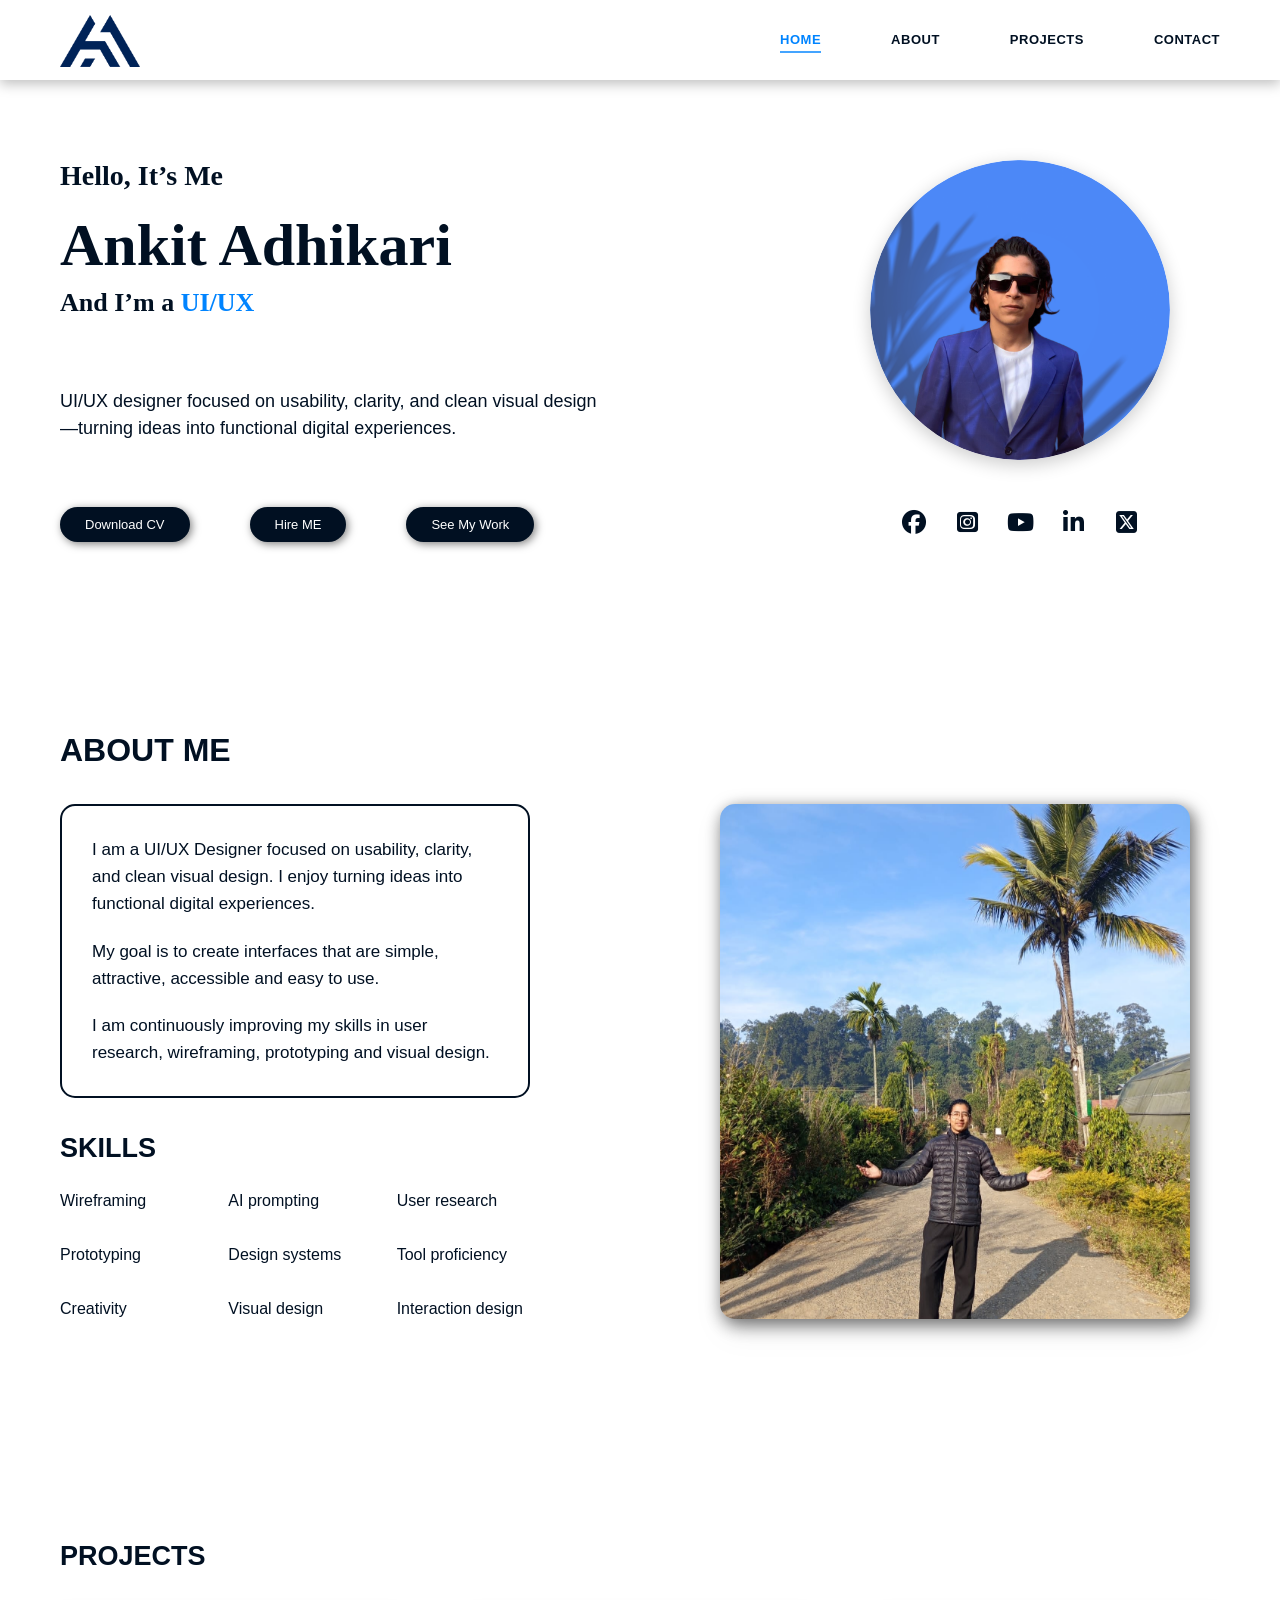
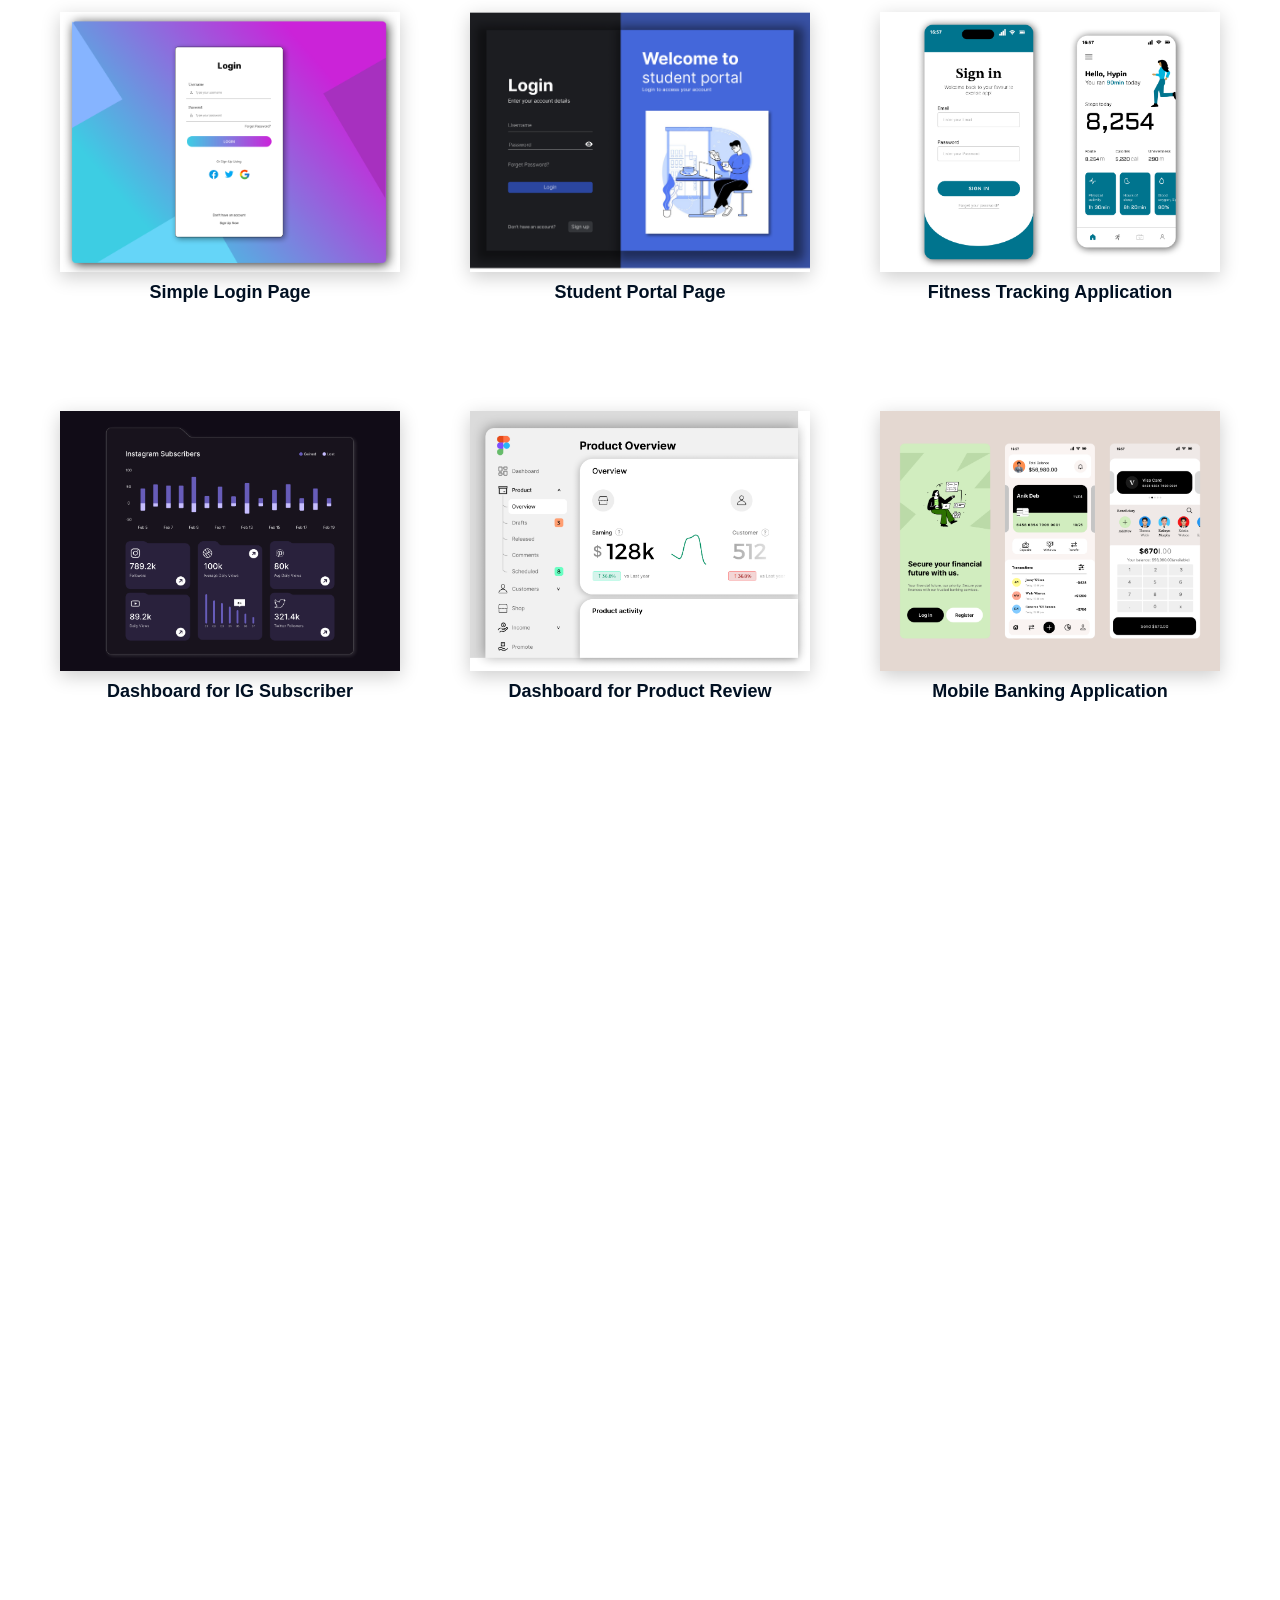
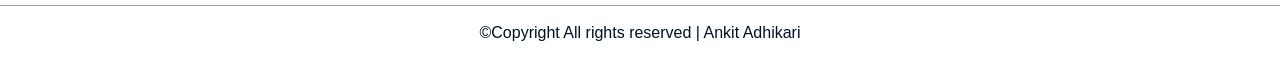
==== commit 5768aea5: "Update index.html" ====
--- a/index.html
+++ b/index.html
@@ -66,8 +66,8 @@
             <div class="action-row">
                 <div class="btn-group">
                     <!-- Set to download your CV file -->
-                    <a href="Ankit_Adhikari_CV (2).pdf" download class="btn">Download CV</a>
-                    <a href="Ankit_Adhikari_CV (2).pdf" download class="btn">Hire ME</a>
+                    <a href="Ankit_Adhikari_CV.pdf" download class="btn">Download CV</a>
+                    <a href="Ankit_Adhikari_CV.pdf" download class="btn">Hire ME</a>
                     <!-- Pointed to Behance for 'See My Work' (replace # with your Behance URL) -->
                     <a href="https://www.linkedin.com/in/ankit-adhikari-2179b92a2" target="_blank" class="btn">See My Work</a>
                 </div>
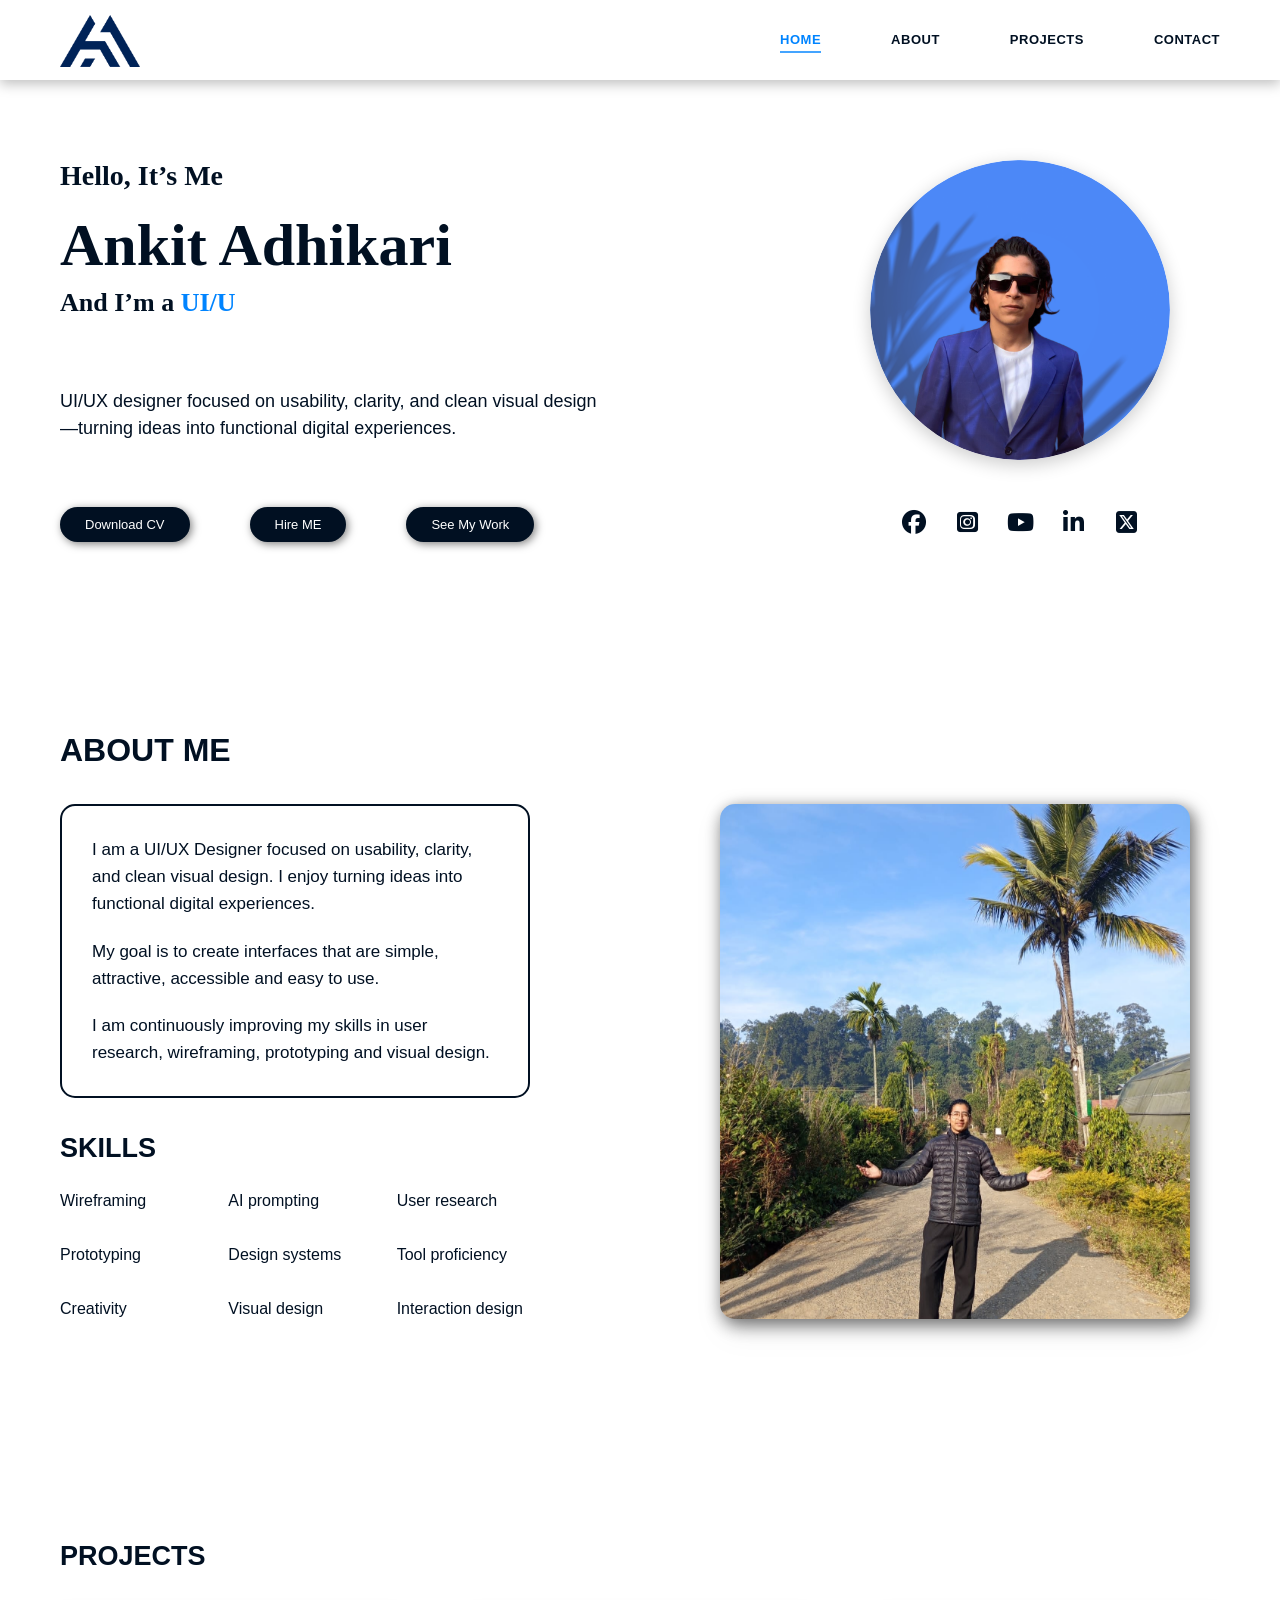
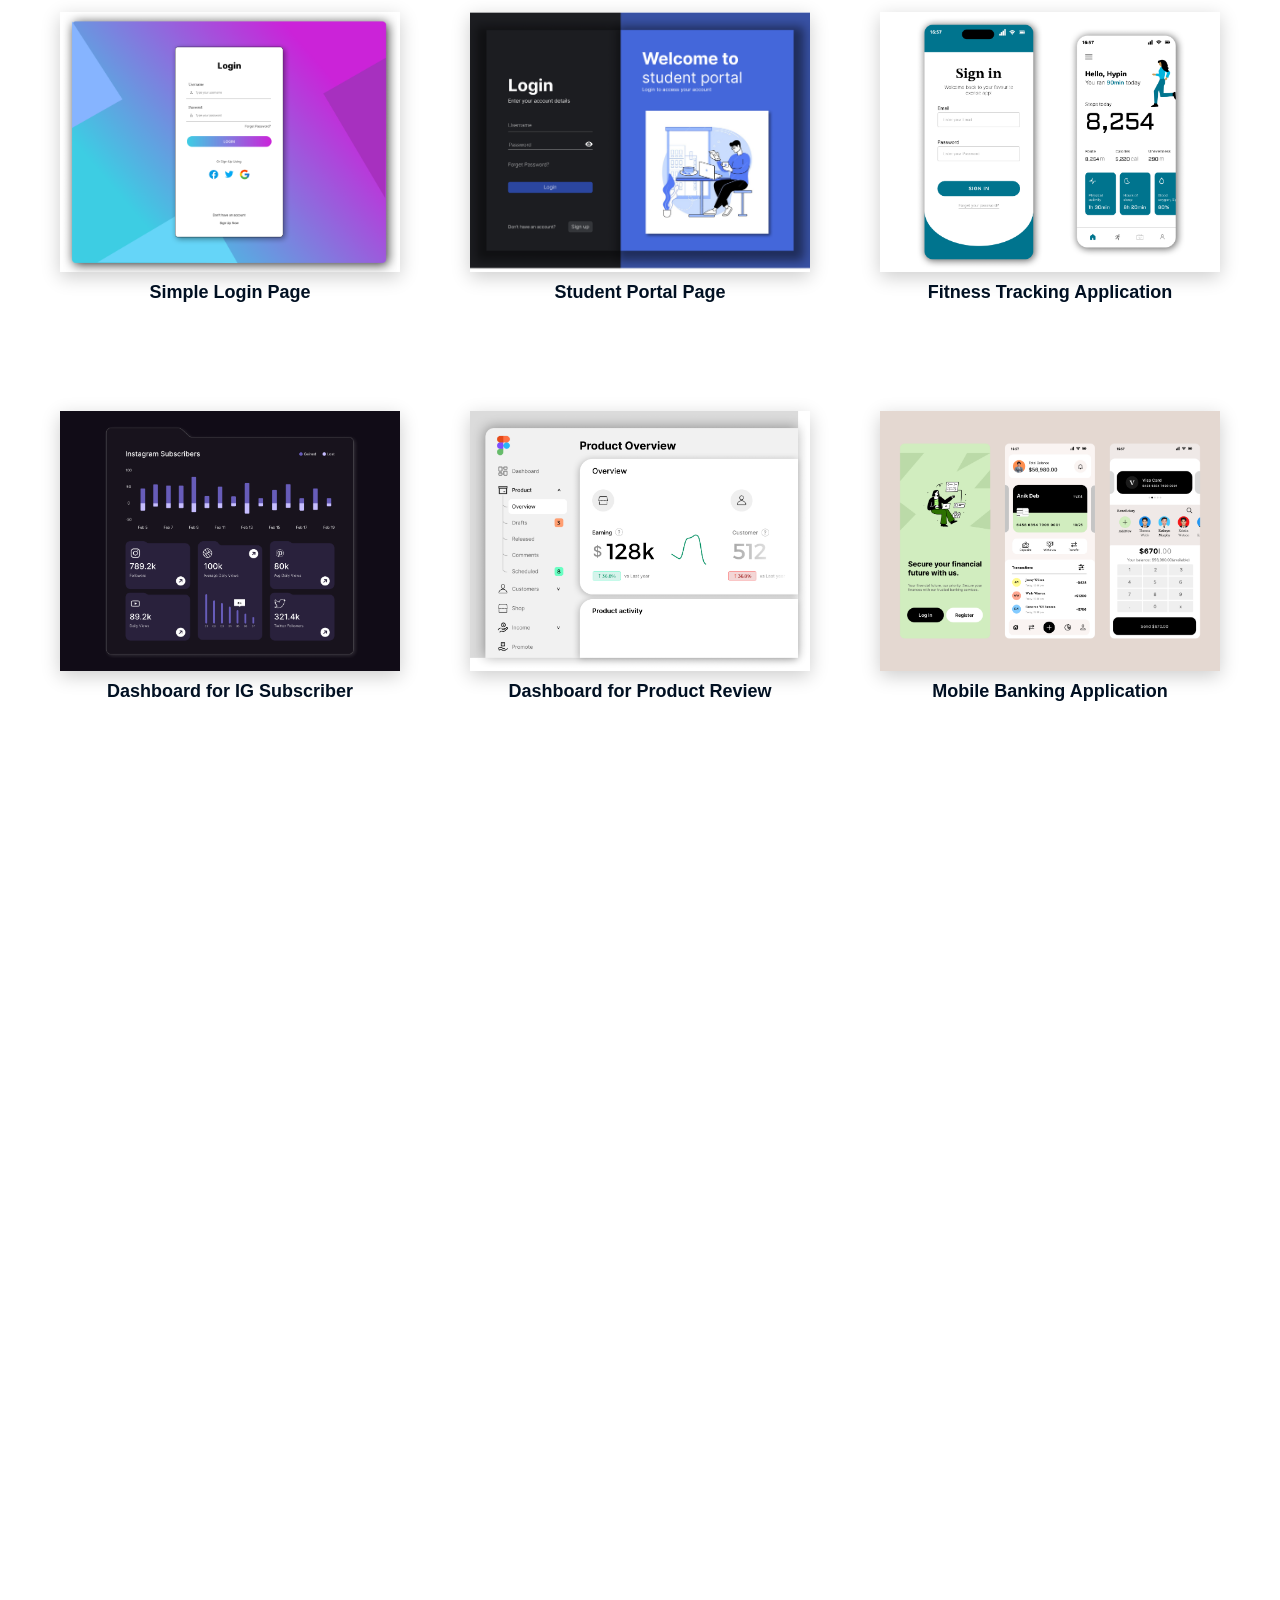
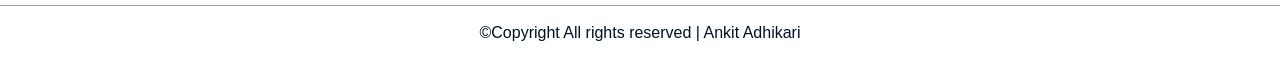
==== commit 4ad4f258: "Update index.html" ====
--- a/index.html
+++ b/index.html
@@ -331,10 +331,10 @@
 
                         <i class="fa-regular fa-envelope"></i>
 
-                        <a href="mailto:ankitadhikari310@gmail.com">
-                            ankitadhikari310@gmail.com
-                        </a>
-
+                           <a href="https://mail.google.com/mail/?view=cm&fs=1&to=ankitadhikari310@gmail.com&su=Contact%20from%20Portfolio"
+   target="_blank">
+    ankitadhikari310@gmail.com
+</a>
                     </div>
 
 
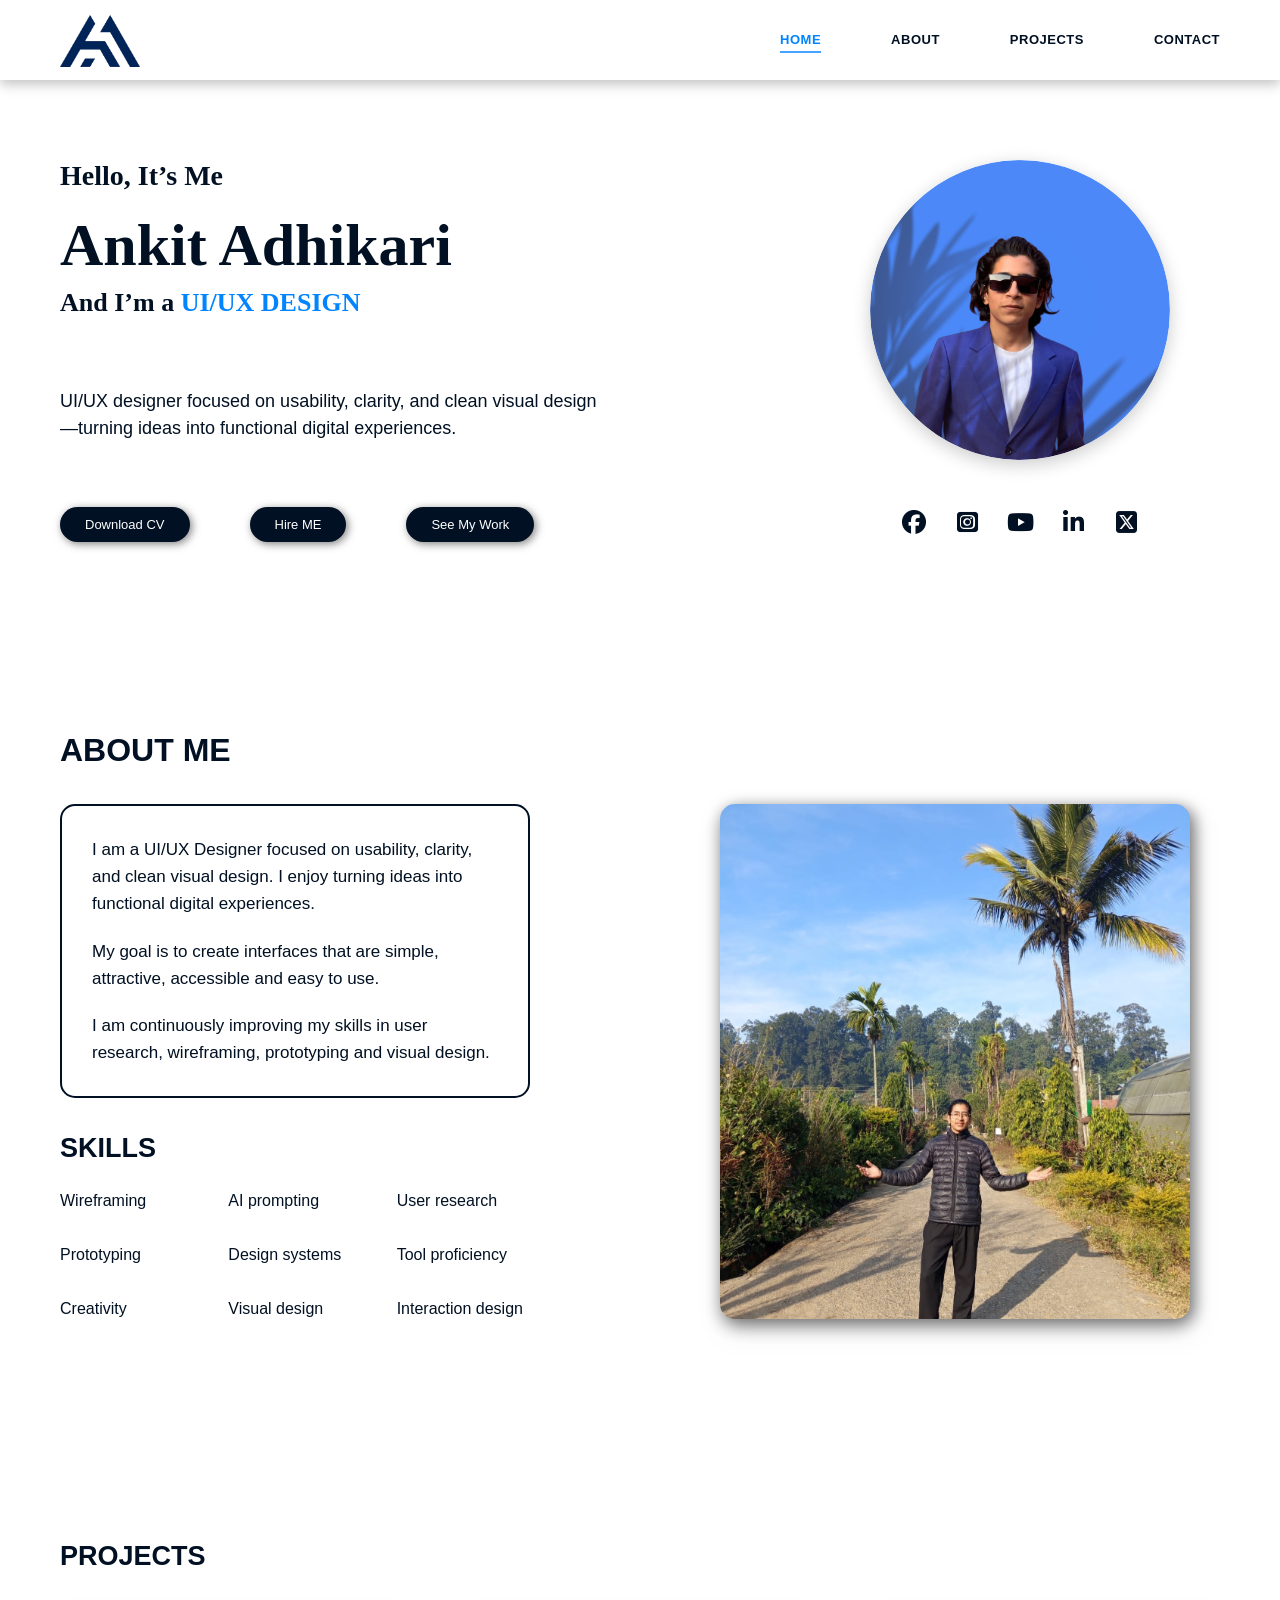
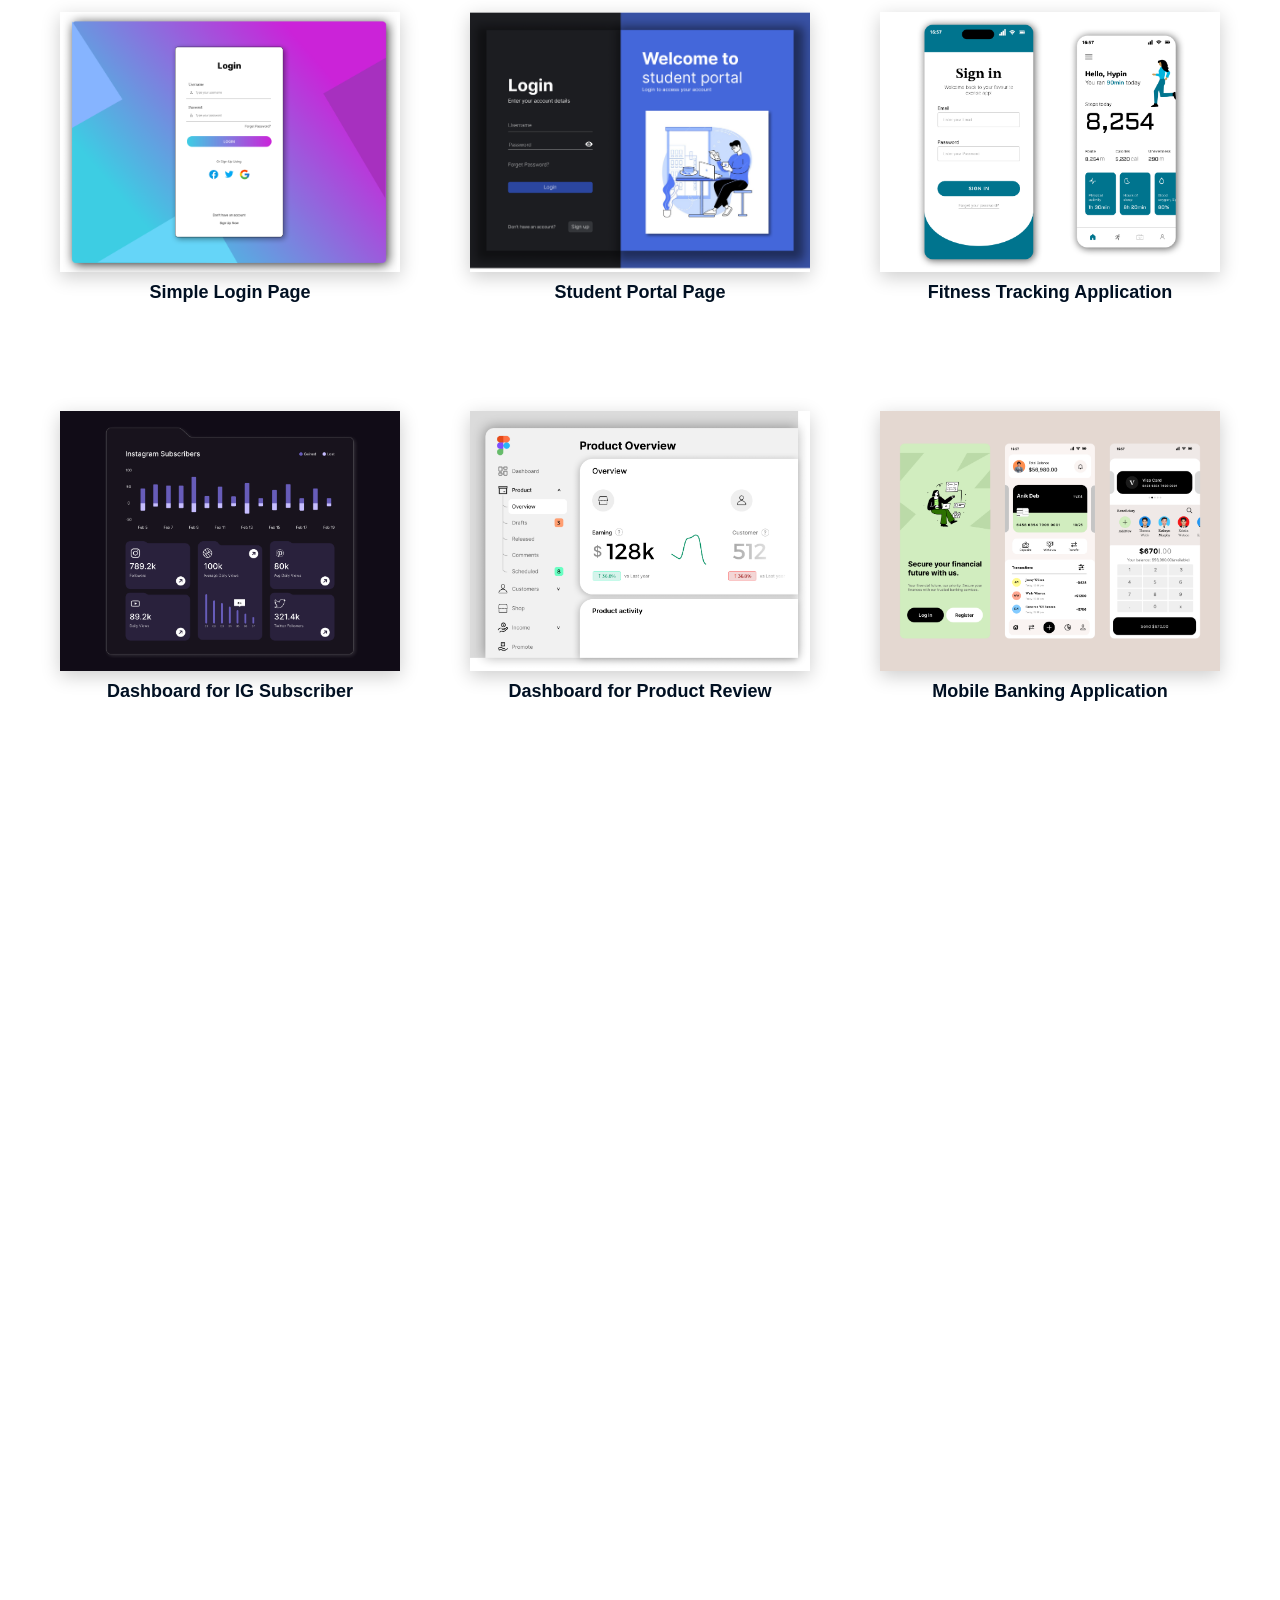
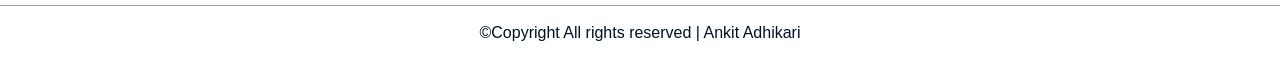
==== commit 760dceb8: "Update index.html" ====
--- a/index.html
+++ b/index.html
@@ -344,7 +344,7 @@
                         <i class="fa-brands fa-whatsapp"></i>
 
                         <a href="tel:+97799845777588">
-                            +977 99845777588
+                            +977 9845777588
                         </a>
 
                     </div>
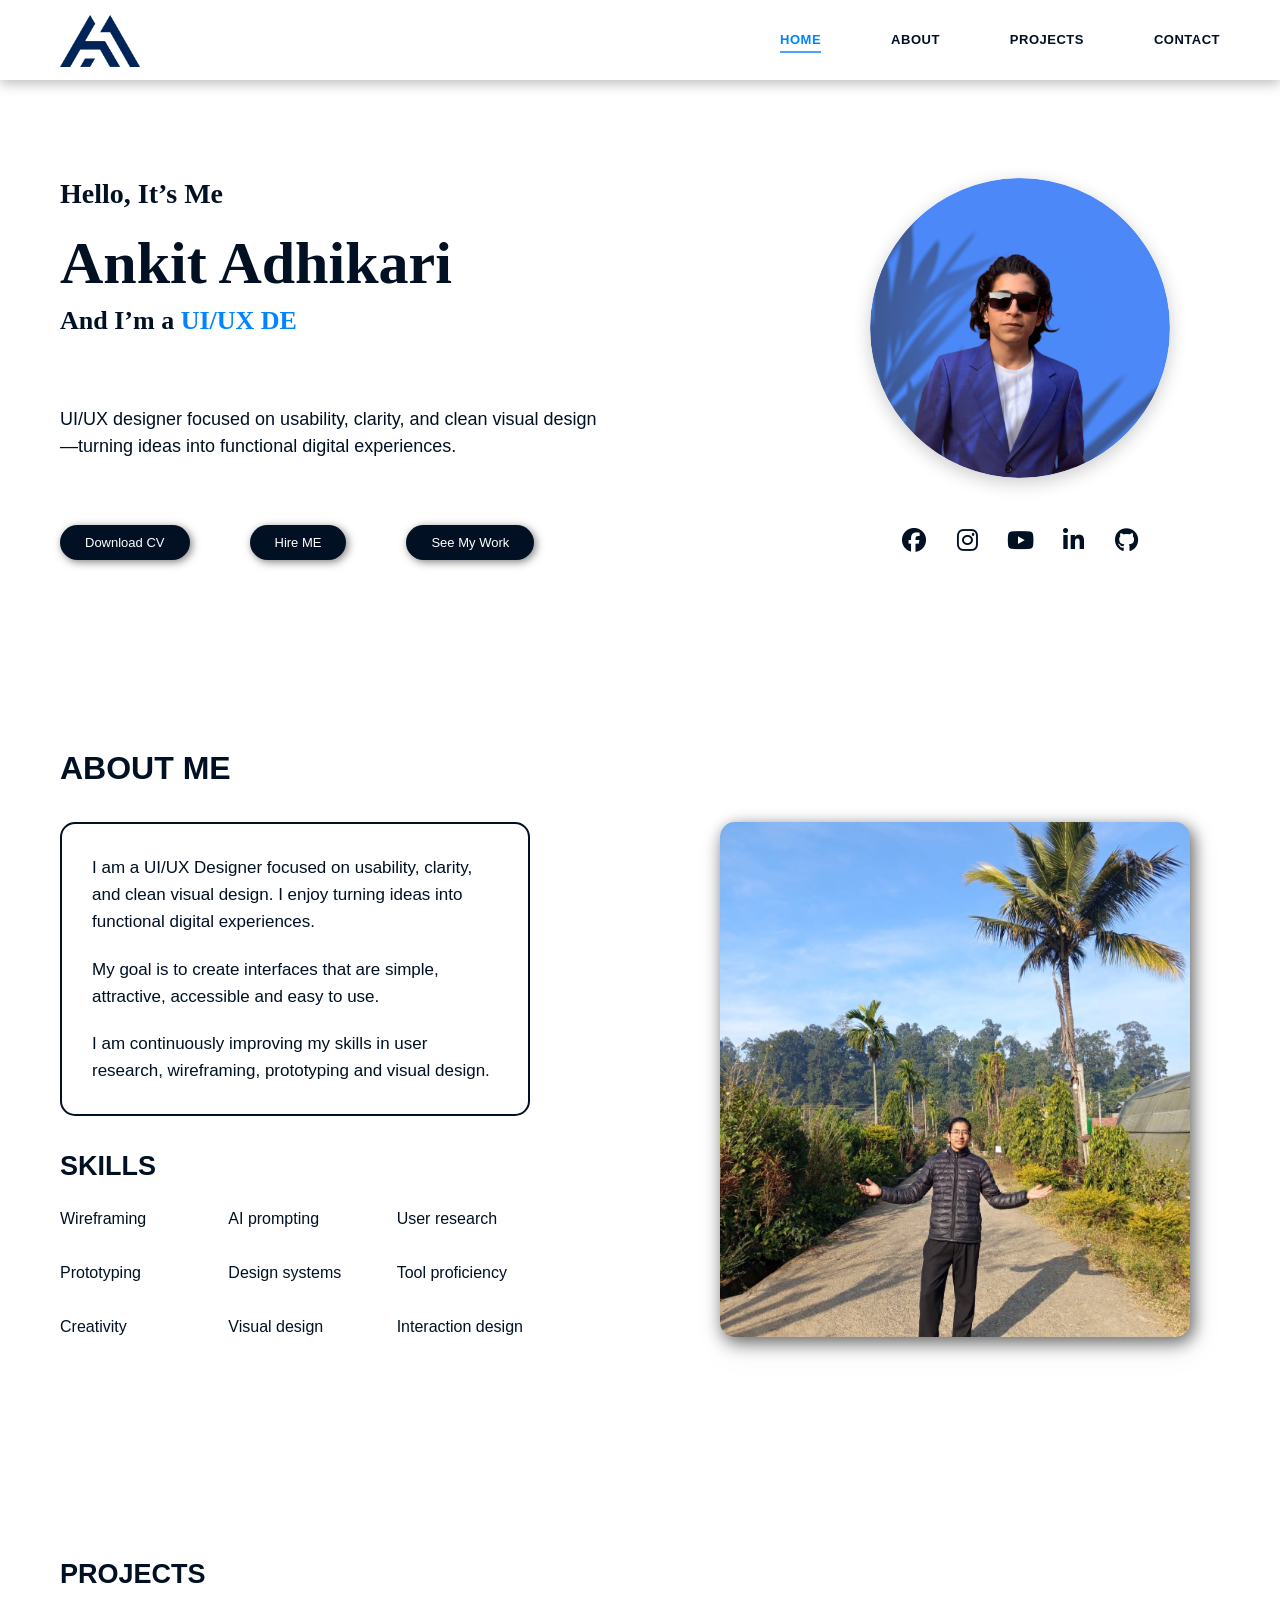
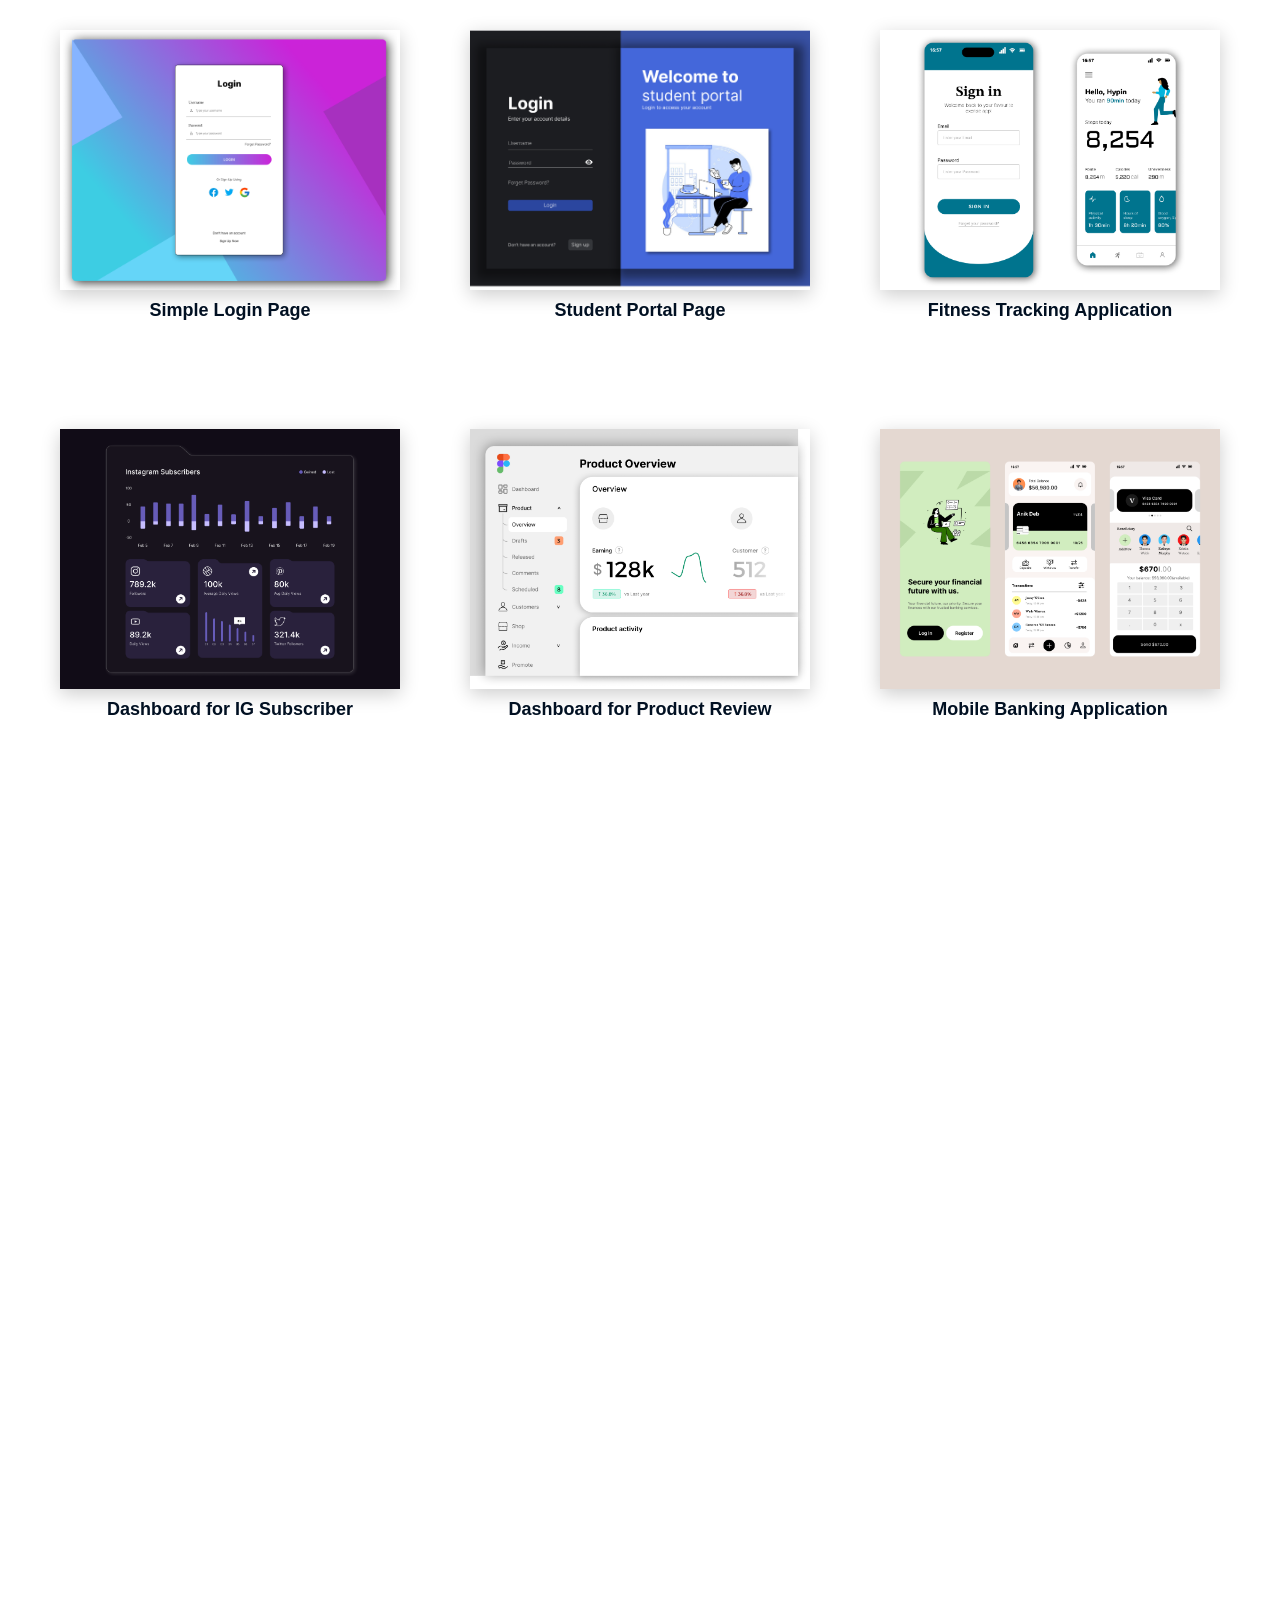
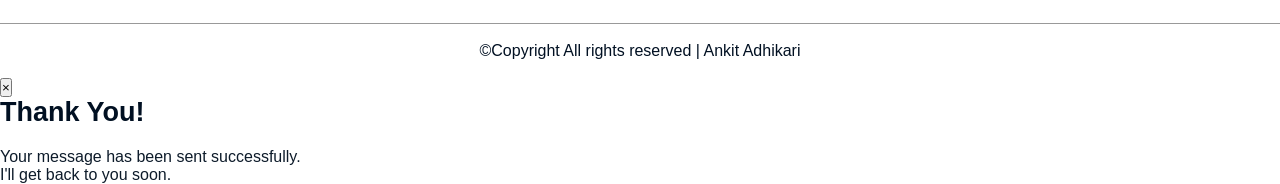
==== commit 607ee622: "Update index.html" ====
--- a/index.html
+++ b/index.html
@@ -1,12 +1,35 @@
 <!DOCTYPE html>
 <html lang="en">
+```html
 <head>
     <meta charset="UTF-8">
     <meta name="viewport" content="width=device-width, initial-scale=1.0">
 
     <title>Ankit Adhikari - UI/UX Designer</title>
+
     <meta name="description"
-      content="Ankit Adhikari is a UI/UX Designer specializing in user-centered design, visual design, wireframing, prototyping, and digital experiences.">
+          content="Ankit Adhikari is a UI/UX Designer specializing in user-centered design, visual design, wireframing, prototyping, and digital experiences.">
+
+    <meta name="author" content="Ankit Adhikari">
+    <meta name="robots" content="index, follow">
+
+    <!-- Canonical URL -->
+    <link rel="canonical" href="https://ankitadhikari18.com.np/">
+
+    <!-- Open Graph -->
+    <meta property="og:title" content="Ankit Adhikari - UI/UX Designer">
+    <meta property="og:description"
+          content="Portfolio of Ankit Adhikari, a UI/UX Designer focused on clean, user-centered digital experiences.">
+    <meta property="og:url" content="https://ankitadhikari18.com.np/">
+    <meta property="og:type" content="website">
+    <meta property="og:image" content="https://ankitadhikari18.com.np/profile.png">
+
+    <!-- Twitter / X -->
+    <meta name="twitter:card" content="summary_large_image">
+    <meta name="twitter:title" content="Ankit Adhikari - UI/UX Designer">
+    <meta name="twitter:description"
+          content="Portfolio of Ankit Adhikari, a UI/UX Designer focused on clean, user-centered digital experiences.">
+    <meta name="twitter:image" content="http://ankitadhikari18.com.np/profile.png">
 
     <!-- Font Awesome -->
     <link rel="stylesheet"
@@ -14,15 +37,19 @@
 
     <!-- Your CSS -->
     <link rel="stylesheet" href="style.css">
+
+    <!-- Favicon -->
     <link rel="icon" type="image/png" href="profile.png">
 </head>
+```
+
 <body>
 
    <div id="header"><!-- Header Section -->
     <header>
            <div class="logo">
             <a href="#home"><img src="darkbluelogo.png" class="logo-normal" alt="Logo"></a>
-            <a href="#home"><img src="logoblue.png" class="logo-hover" alt="Logo"></a>
+            <a href="#home"><img src="bluelogo.png" class="logo-hover" alt="Logo"></a>
     </div>
         <nav>
             <ul>
@@ -79,12 +106,12 @@
             <!-- Embedded image file reference -->
             <img src="profile.png" alt="Ankit Adhikari">
             <div class="social-icons">
-                    <a href="https://www.facebook.com/ankit.adhikari.9231" aria-label="Facebook"><i class="fa-brands fa-facebook"></i></a>
-                    <a href="https://www.instagram.com/_ankit_adhikari/" aria-label="Instagram"><i class="fa-brands fa-square-instagram"></i></a>
-                    <a href="www.youtube.com/@ankitadhikari4439" aria-label="YouTube"><i class="fa-brands fa-youtube"></i></a>
+                    <a href="https://www.facebook.com/ankit.adhikari.9231" target="_blank" aria-label="Facebook"><i class="fa-brands fa-facebook"></i></a>
+                    <a href="https://www.instagram.com/_ankit_adhikari/" target="_blank" aria-label="Instagram"><i class="fa-brands fa-instagram"></i></a>
+                    <a href="https://www.youtube.com/@ankitadhikari4439" target="_blank" aria-label="YouTube"><i class="fa-brands fa-youtube"></i></a>
                     <!-- Connected to your LinkedIn profile -->
                     <a href="https://www.linkedin.com/in/ankit-adhikari-2179b92a2" target="_blank" aria-label="LinkedIn"><i class="fa-brands fa-linkedin-in"></i></a>
-                    <a href="#" aria-label="X"><i class="fa-brands fa-square-x-twitter"></i></a>
+                    <a href="https://github.com/ankitadhikari18" target="_blank" aria-label="Github"><i class="fa-brands fa-github"></i></a>
                 </div>
         </div>
     </main>
@@ -268,11 +295,11 @@
         </div>
 
         <div class="form-group">
-            <label for="name">Name</label>
+            <label for="contactName">Name</label>
 
             <input
                 type="text"
-                id="name"
+                id="contactName"
                 placeholder="Your name"
                 required>
         </div>
@@ -331,7 +358,7 @@
 
                         <i class="fa-regular fa-envelope"></i>
 
-                           <a href="https://mail.google.com/mail/?view=cm&fs=1&to=ankitadhikari310@gmail.com&su=Contact%20from%20Portfolio"
+                       <a href="https://mail.google.com/mail/?view=cm&fs=1&to=ankitadhikari310@gmail.com&su=Contact%20from%20Portfolio"
    target="_blank">
     ankitadhikari310@gmail.com
 </a>
@@ -412,5 +439,25 @@
 </div>
 
 <script src="script.js"></script>
+<!-- Thank You Popup -->
+<div id="thankYouBox">
+
+    <div class="thank-you-content">
+
+        <button type="button" id="closeThankYou" class="close-thank-you">
+            &times;
+        </button>
+
+        <h2>Thank You!</h2>
+
+        <p>
+            Your message has been sent successfully.
+            <br>
+            I'll get back to you soon.
+        </p>
+
+    </div>
+
+</div>
 </body>
 </html>
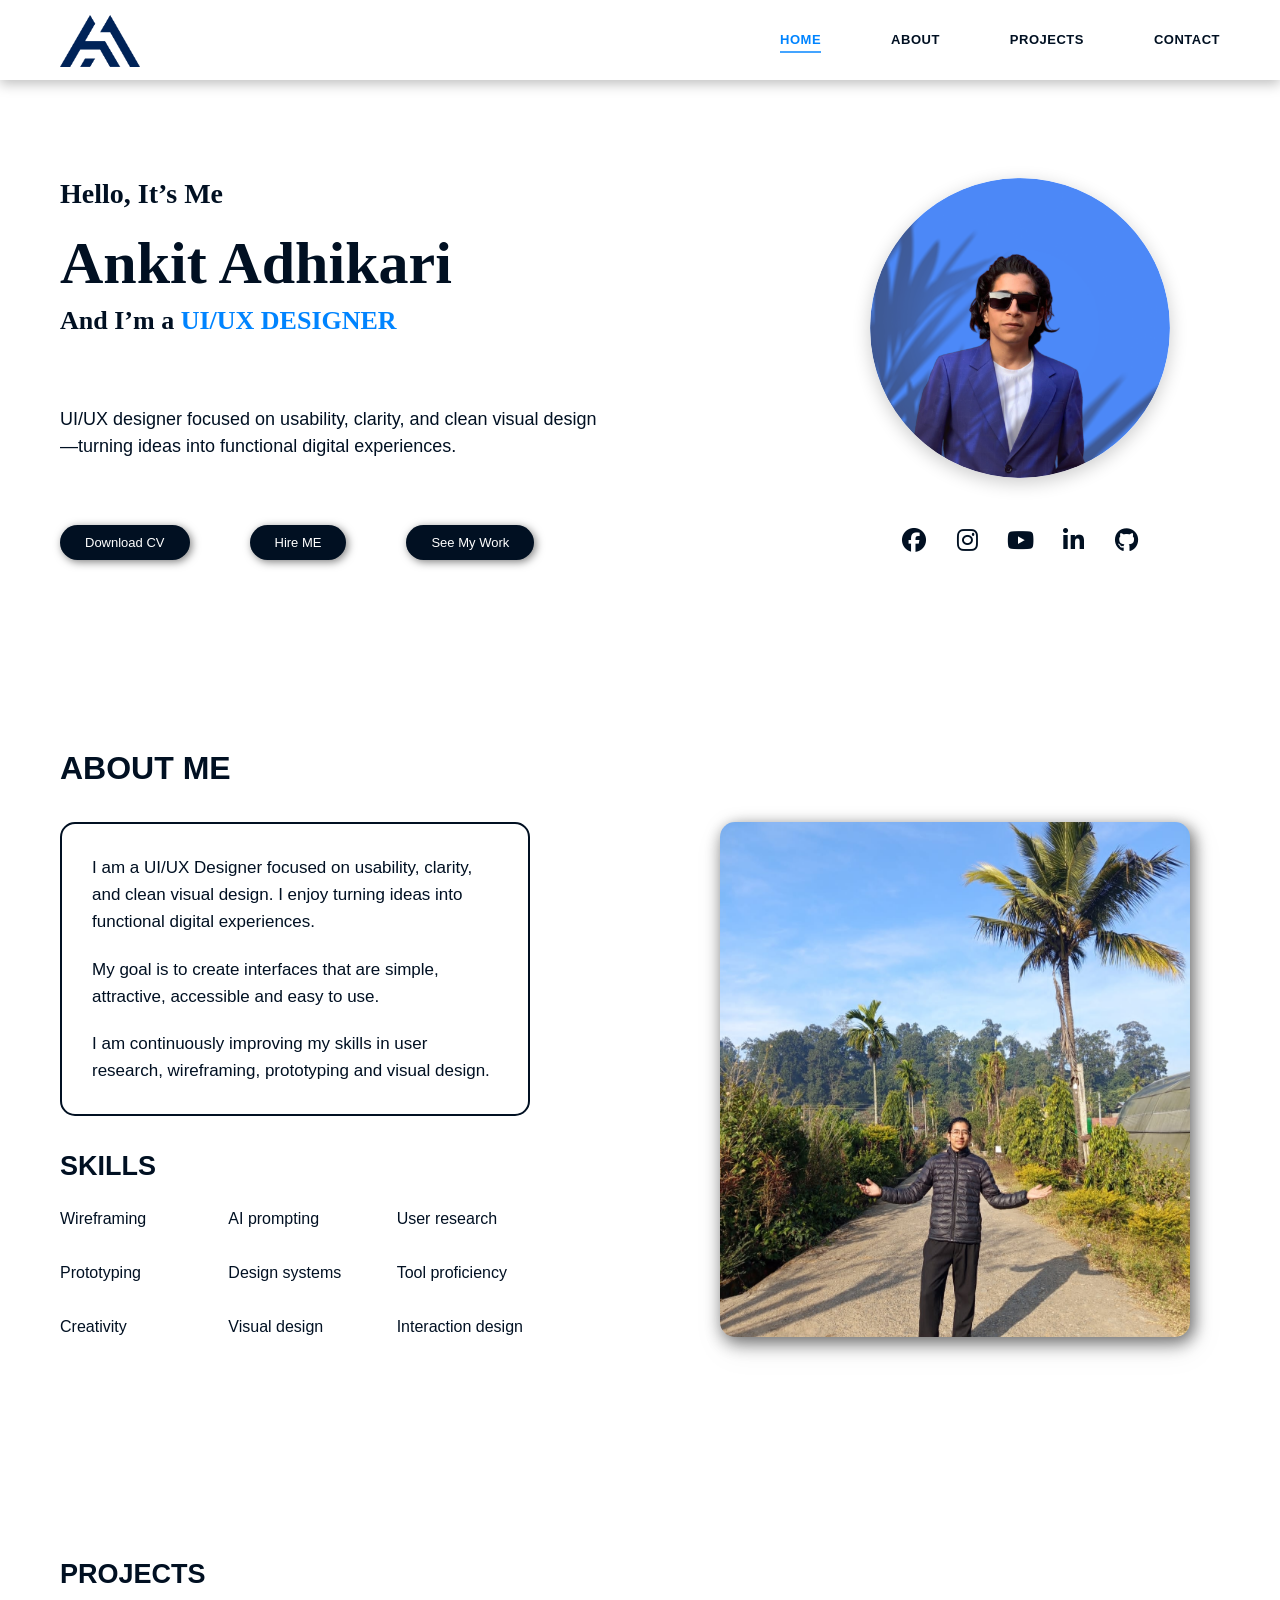
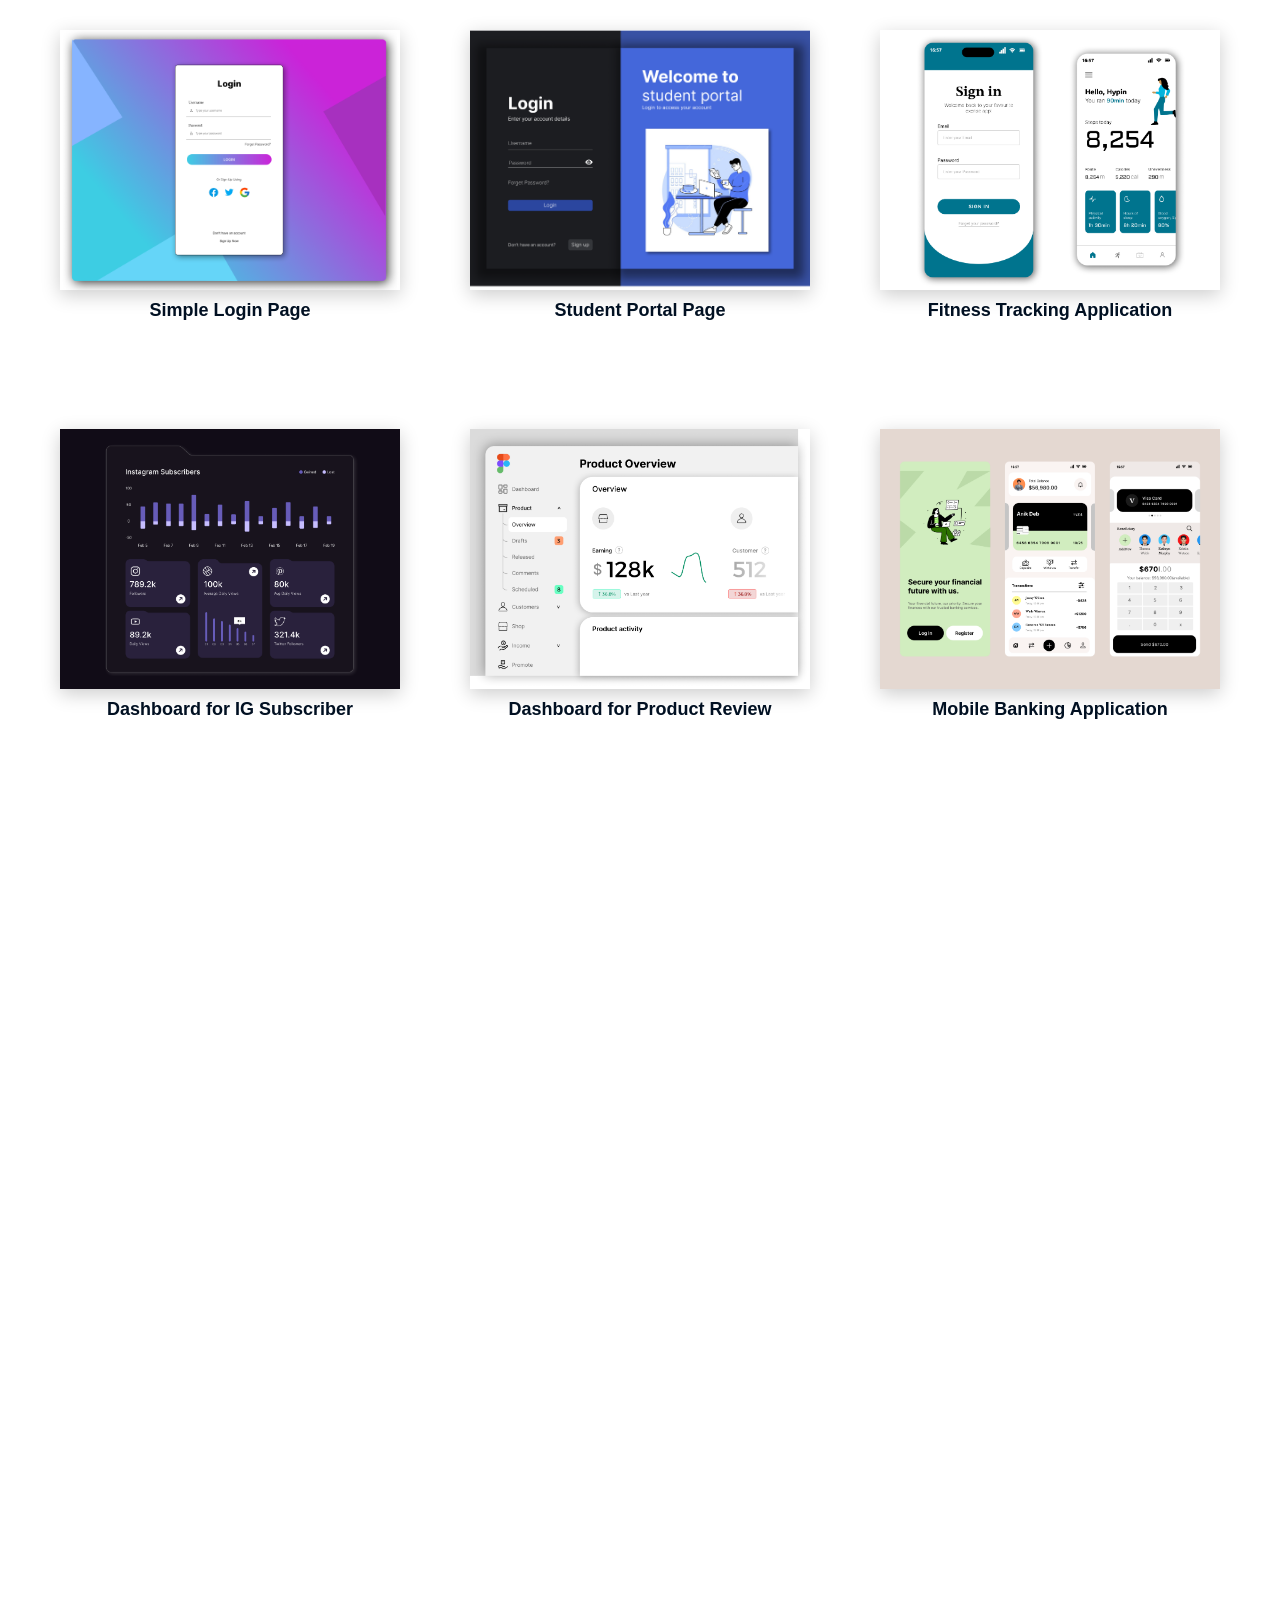
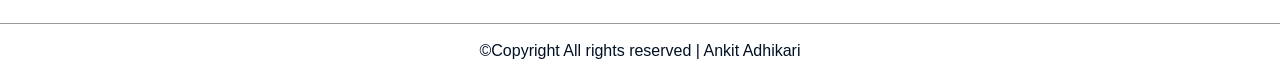
==== commit 2898447a: "Update index.html" ====
--- a/index.html
+++ b/index.html
@@ -459,5 +459,6 @@
     </div>
 
 </div>
+    <script src="script.js"></script>
 </body>
 </html>
--- a/style.css
+++ b/style.css
@@ -1931,12 +1931,14 @@
     .form-group textarea {
         font-size: 13px;
         padding: 10px;
+        
     }
 
     .contact-image {
         width: 190px;
         height: 190px;
         margin: 0 auto;
+        margin-top: 30px;
     }
 
     .contact-image img {
@@ -2063,3 +2065,110 @@
         font-size: 13px;
     }
 }
+/* ===============================
+   THANK YOU POPUP
+================================ */
+
+#thankYouBox {
+    position: fixed;
+    inset: 0;
+
+    width: 100%;
+    height: 100%;
+
+    background: rgba(0, 0, 0, 0.75);
+
+    display: none;
+
+    align-items: center;
+    justify-content: center;
+
+    z-index: 99999;
+}
+
+/* Thank-you box */
+
+.thank-you-content {
+    position: relative;
+
+    width: 400px;
+    max-width: calc(100% - 40px);
+
+    padding: 50px 40px;
+
+    background: #ffffff;
+
+    border-radius: 12px;
+
+    text-align: center;
+
+    box-shadow: 0 20px 60px rgba(0, 0, 0, 0.3);
+
+    animation: thankYouAppear 0.45s ease;
+}
+
+.thank-you-content h2 {
+    margin: 0 0 15px;
+
+    font-size: 32px;
+
+    color: #003f91;
+}
+
+.thank-you-content p {
+    margin: 0;
+
+    font-size: 16px;
+
+    line-height: 1.7;
+
+    color: #333;
+}
+
+/* Close button */
+
+.close-thank-you {
+    position: absolute;
+    top: 10px;
+    right: 15px;
+
+    width: 40px;
+    height: 40px;
+
+    border: none;
+    background: transparent;
+
+    font-size: 32px;
+    line-height: 40px;
+
+    color: #333;
+
+    cursor: pointer;
+
+    z-index: 999999;
+
+    pointer-events: auto;
+
+    transition: all 0.25s ease;
+}
+
+.close-thank-you:hover {
+    color: #003f91;
+    transform: rotate(90deg);
+}
+
+/* Smooth appearance */
+
+@keyframes thankYouAppear {
+
+    from {
+        opacity: 0;
+        transform: translateY(20px) scale(0.96);
+    }
+
+    to {
+        opacity: 1;
+        transform: translateY(0) scale(1);
+    }
+
+}
